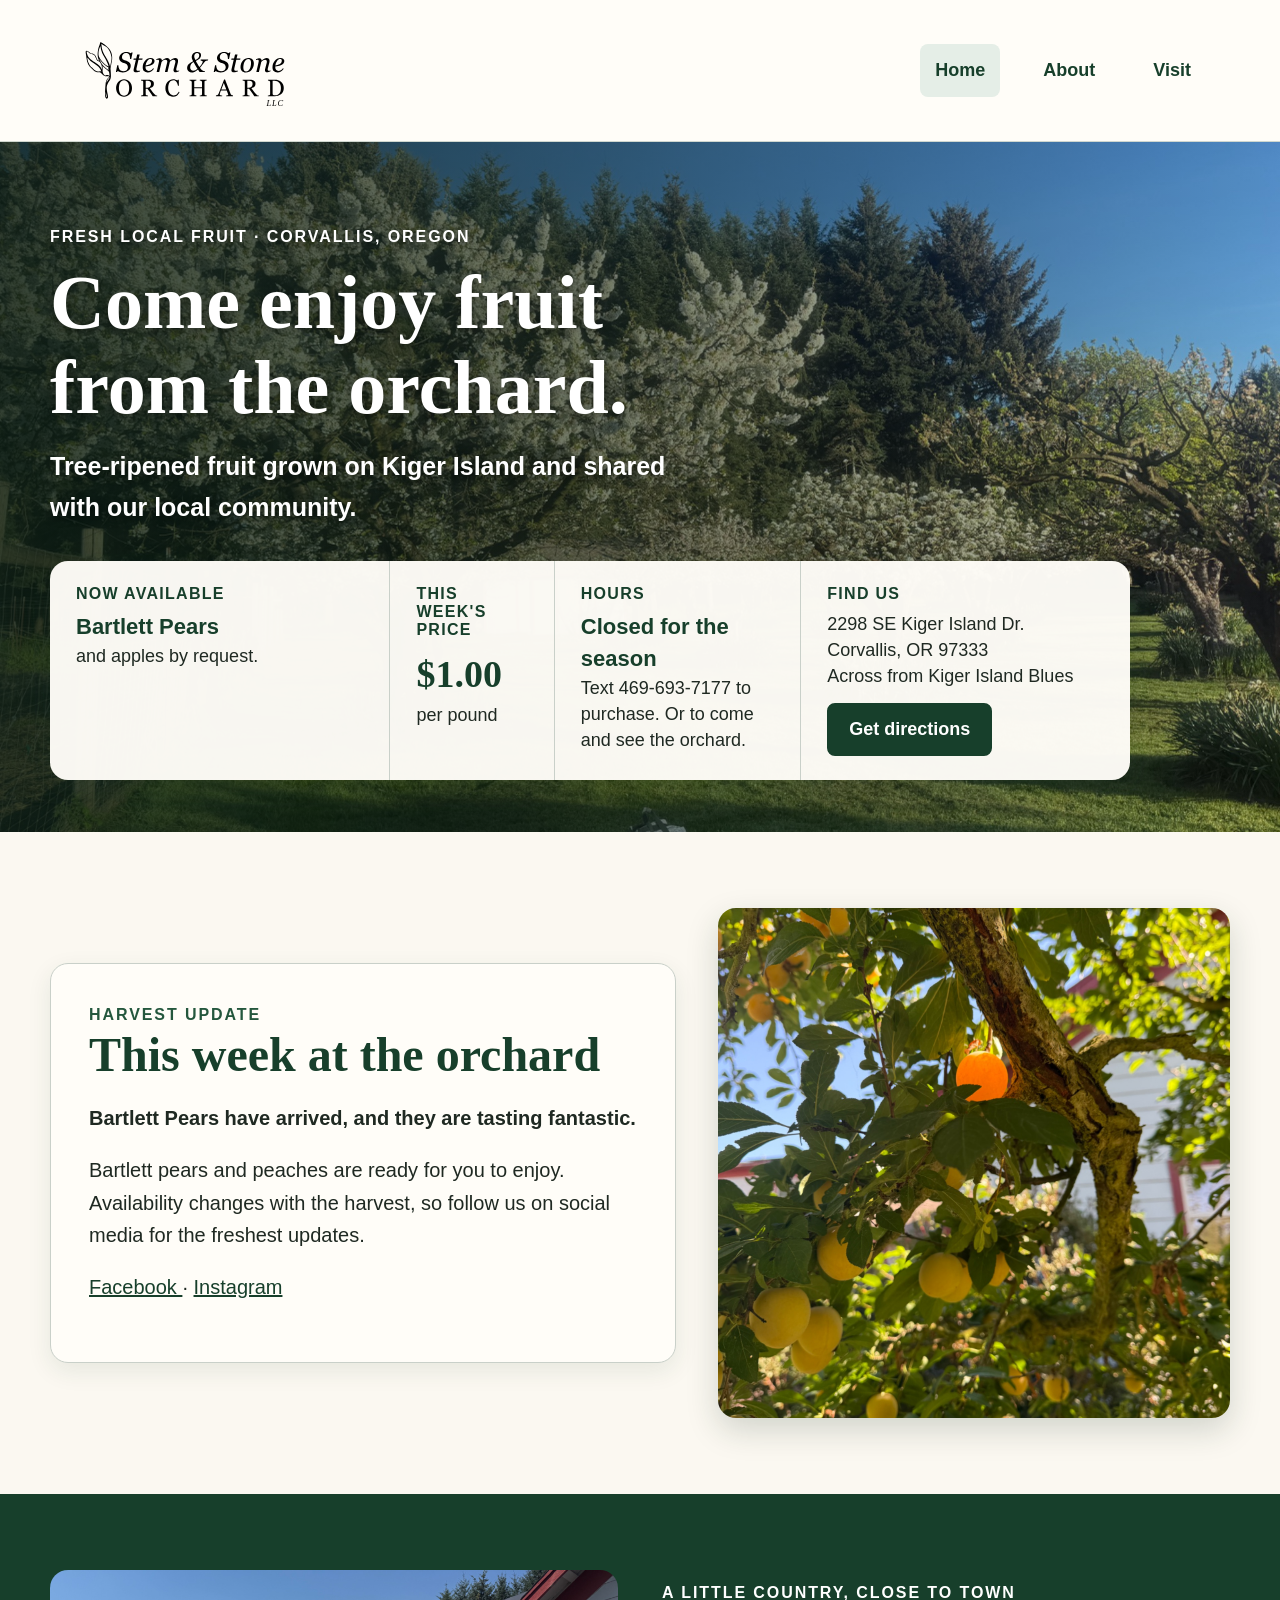
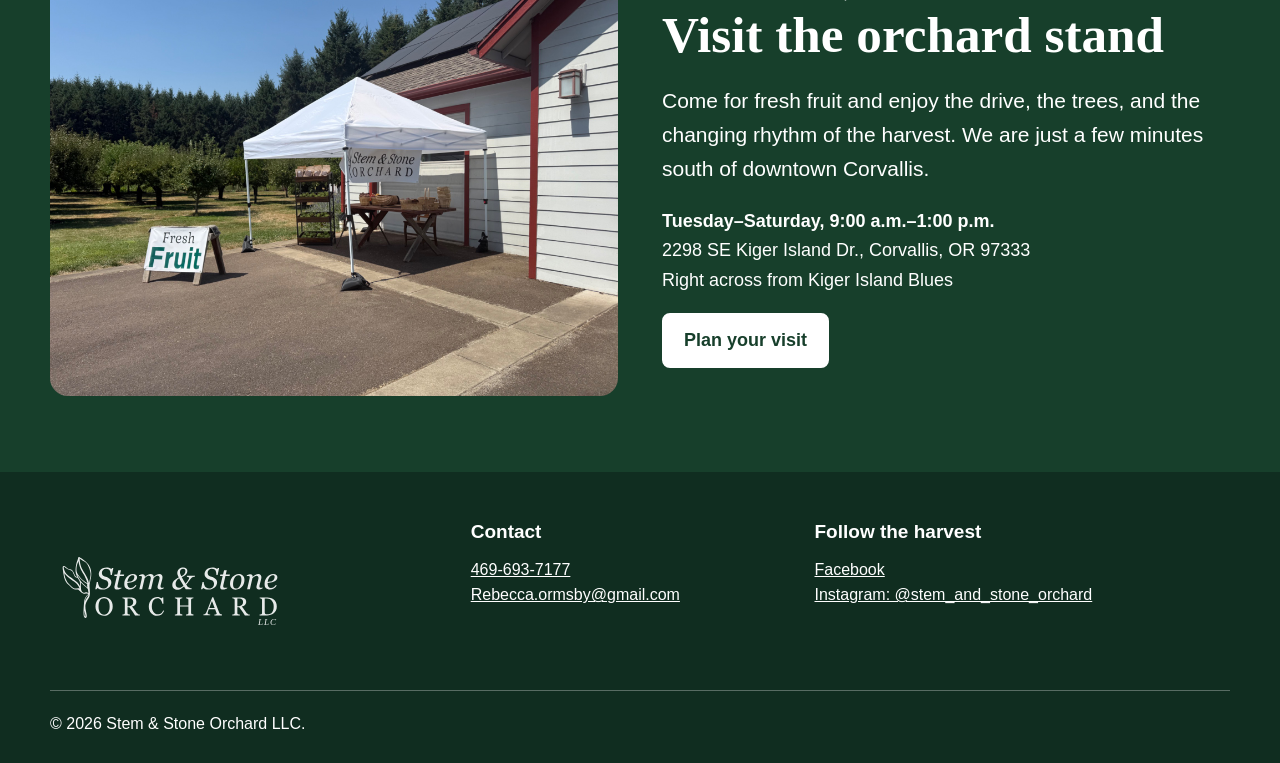
==== index.html @ d311d75c "Update index.html" ====
<!doctype html>
<html lang="en">
<head>
  <meta charset="utf-8">
  <meta name="viewport" content="width=device-width, initial-scale=1">

  <meta
    name="description"
    content="Visit Stem & Stone Orchard on Kiger Island in Corvallis, Oregon for fresh local pears, plums, apples, and more."
  >

  <title>Stem & Stone Orchard | Fresh Local Fruit in Corvallis, Oregon</title>

  <link rel="stylesheet" href="style.css">
</head>

<body>

  <a class="skip-link" href="#main">Skip to main content</a>

  <header class="site-header">
    <div class="header-inner">

      <a
        class="brand"
        href="index.html"
        aria-label="Stem and Stone Orchard home"
      >
        <img
          src="stem-stone-logo.svg"
          alt="Stem & Stone Orchard LLC"
        >
      </a>

      <nav class="site-nav" aria-label="Primary navigation">
        <ul class="nav-list">
          <li>
            <a href="index.html" aria-current="page">Home</a>
          </li>
          <li>
            <a href="about.html">About</a>
          </li>
          <li>
            <a href="visit.html">Visit</a>
          </li>
        </ul>
      </nav>

    </div>
  </header>

  <main id="main">

    <section class="hero" aria-labelledby="hero-title">
      <div class="hero-inner">

        <div class="hero-copy">
          <div class="eyebrow">
            Fresh local fruit · Corvallis, Oregon
          </div>

          <h1 id="hero-title">
            Come enjoy fruit from the orchard.
          </h1>

          <p>
            Tree-ripened fruit grown on Kiger Island and shared with our local
            community.
          </p>
        </div>

        <!-- Update this panel whenever availability changes. -->
        <div
          class="harvest-panel"
          aria-label="Current orchard information"
        >

          <div class="harvest-item">
            <h2>Now available</h2>
            <p>
              <strong>Bartlett Pears</strong><br>
           and apples by request.
            </p>
          </div>

          <div class="harvest-item price">
            <h3>This week's Price</h3>
            <p>
              <strong>$1.00</strong>
              per pound
            </p>
          </div>

          <div class="harvest-item">
            <h3>Hours</h3>
            <p>
              <strong>Closed for the season</strong><br>
              Text 469-693-7177 to purchase. Or to come and see the orchard. 
            </p>
          </div>

          <div class="harvest-item">
            <h3>Find us</h3>

            <p>
              2298 SE Kiger Island Dr.<br>
              Corvallis, OR 97333<br>
              Across from Kiger Island Blues
            </p>

            <p style="margin-top: 14px;">
              <a
                class="btn"
                href="https://share.google/c8WsNfhicBfl9W8at"
                target="_blank"
                rel="noopener noreferrer"
              >
                Get directions
              </a>
            </p>
          </div>

        </div>
      </div>
    </section>

    <section class="section">
      <div class="section-inner week-grid">

        <article class="week-card">
          <div class="eyebrow" style="color: #24573d;">
            Harvest update
          </div>

          <h2>This week at the orchard</h2>

          <p>
            <strong>
              Bartlett Pears have arrived, and they are tasting fantastic.
            </strong>
          </p>

          <p>
            Bartlett pears and peaches are ready for you to enjoy.
            Availability changes with the harvest, so follow us on social media
            for the freshest updates.
          </p>

          <p>
            <a
              href="https://www.facebook.com/p/Stem-Stone-Orchard-61586416558936/"
              target="_blank"
              rel="noopener noreferrer"
            >
              Facebook
            </a>
            ·
            <a
              href="https://www.instagram.com/stem_and_stone_orchard/"
              target="_blank"
              rel="noopener noreferrer"
            >
              Instagram
            </a>
          </p>
        </article>

        <img
          class="week-image"
          src="green-gage-plums.jpg"
          alt="Golden Green Gage plums glowing in sunlight on a tree at Stem & Stone Orchard"
        >

      </div>
    </section>

    <section class="section visit-strip">
      <div class="section-inner visit-grid">

        <img
          class="farm-photo"
          src="farm-stand.jpg"
          alt="The Stem & Stone Orchard fruit stand beside the orchard"
        >

        <div>
          <div class="eyebrow">
            A little country, close to town
          </div>

          <h2>Visit the orchard stand</h2>

          <p class="section-lead">
            Come for fresh fruit and enjoy the drive, the trees, and the
            changing rhythm of the harvest. We are just a few minutes south of
            downtown Corvallis.
          </p>

          <p>
            <strong>Tuesday–Saturday, 9:00 a.m.–1:00 p.m.</strong><br>
            2298 SE Kiger Island Dr., Corvallis, OR 97333<br>
            Right across from Kiger Island Blues
          </p>

          <p>
            <a class="btn btn-light" href="visit.html">
              Plan your visit
            </a>
          </p>
        </div>

      </div>
    </section>

  </main>

  <footer class="site-footer">

    <div class="footer-grid">

      <div class="footer-brand">
        <img
          class="footer-logo"
          src="stem-stone-logo.svg"
          alt="Stem & Stone Orchard LLC"
        >
      </div>

      <div class="footer-contact">
        <h2>Contact</h2>

        <p>
          <a href="tel:+14696937177">
            469-693-7177
          </a>
          <br>
          <a href="mailto:Rebecca.ormsby@gmail.com">
            Rebecca.ormsby@gmail.com
          </a>
        </p>
      </div>

      <div class="footer-social">
        <h2>Follow the harvest</h2>

        <p>
          <a
            href="https://www.facebook.com/p/Stem-Stone-Orchard-61586416558936/"
            target="_blank"
            rel="noopener noreferrer"
          >
            Facebook
          </a>
          <br>
          <a
            href="https://www.instagram.com/stem_and_stone_orchard/"
            target="_blank"
            rel="noopener noreferrer"
          >
            Instagram: @stem_and_stone_orchard
          </a>
        </p>
      </div>

    </div>

    <div class="copyright">
      © 2026 Stem & Stone Orchard LLC.
    </div>

  </footer>

</body>
</html>
---- style.css ----
:root {
  --cream: #fbf8f1;
  --paper: #fffdf8;
  --forest: #173f2b;
  --forest-2: #24573d;
  --ink: #1f2922;
  --muted: #4a574f;
  --gold: #d7b65d;
  --line: #c9d0c9;
  --shadow: 0 12px 32px rgba(21, 49, 34, 0.18);
  --radius: 18px;
  --max: 1180px;
}
*, *::before, *::after {
    box-sizing: border-box;
}
html { scroll-behavior: smooth; }
body {
  margin: 0;
  color: var(--ink);
  background: var(--cream);
  font-family: Arial, Helvetica, sans-serif;
  font-size: 18px;
  line-height: 1.62;
}
img { display: block; max-width: 100%; }
a { color: var(--forest); }
a:focus-visible, button:focus-visible { outline: 4px solid #f2c84b; outline-offset: 4px; }

.skip-link {
  position: absolute; left: 1rem; top: -10rem; z-index: 1000;
  padding: .75rem 1rem; background: #fff; color: #000; font-weight: 700;
}
.skip-link:focus { top: 1rem; }

.site-header {
  position: relative;
  z-index: 20;
  background: rgba(255, 253, 248, 0.98);
  border-bottom: 1px solid rgba(23, 63, 43, 0.2);
} /* This brace must be here */

.header-inner {
  display: flex;
  align-items: center;
  justify-content: space-between;
  gap: 32px;

  width: 100%;
  max-width: var(--max);
  min-height: 116px;
  margin: 0 auto;
  padding: 8px 24px;
}
.brand {
  display: block;
  flex: 0 0 auto;
}
.brand img {
  display: block;
  width: 222px;
  height: auto;
}

.site-nav {
  flex: 0 0 auto;
  margin-left: auto;
}
.nav-list {
  display: flex;
  align-items: center;
  justify-content: flex-end;
  gap: 28px;
  margin: 0;
  padding: 0;
  list-style: none;
}

.nav-list a {
  display: block;
  padding: 12px 15px;
  text-decoration: none;
  font-weight: 700;
  border-radius: 8px;
}

.nav-list a:hover,
.nav-list a[aria-current="page"] {
  background: #e5eee7;
}
.hero {
  min-height: 690px;
  background-image:
    linear-gradient(
      90deg,
      rgba(7,25,15,.82) 0%,
      rgba(7,25,15,.55) 48%,
      rgba(7,25,15,.18) 100%
    ),
    url("orchard-in-bloom.jpg");
  background-size: cover;
  background-position: center;
  display: grid;
  align-items: center;
  padding: 50px 24px;
}
.hero-inner { width: min(var(--max), 100%); margin: auto; }
.hero-copy {
    color: white;
    max-width: 720px;
    text-shadow: 0 2px 10px rgba(0,0,0,.45);
    padding-top: 30px;
}
.eyebrow { text-transform: uppercase; letter-spacing: .12em; font-size: 16px; font-weight: 800; }
h1, h2, h3 { font-family: Georgia, 'Times New Roman', serif; line-height: 1.12; color: var(--forest); }
h1 { margin: 10px 0 16px; color: white; font-size: clamp(46px, 6vw, 76px); max-width: 760px; }
.hero-copy p { margin: 0 0 28px; max-width: 650px; font-size: clamp(20px, 2vw, 25px); font-weight: 600; }

.harvest-panel {
  margin-top: 34px; max-width: 1080px;
  display: grid; grid-template-columns: 1.45fr .7fr 1.05fr 1.4fr;
  background: rgba(255,253,248,.97); color: var(--ink); border-radius: var(--radius);
  box-shadow: var(--shadow); overflow: hidden; text-shadow: none;
}
.harvest-item { padding: 24px 26px; border-right: 1px solid var(--line); }
.harvest-item:last-child { border-right: 0; }
.harvest-item h2, .harvest-item h3 { margin: 0 0 8px; font-family: Arial, Helvetica, sans-serif; font-size: 16px; text-transform: uppercase; letter-spacing: .08em; }
.harvest-item p { margin: 0; font-size: 18px; line-height: 1.45; font-weight: 500; }
.harvest-item strong { font-size: 22px; color: var(--forest); }
.price strong { display: block; font-family: Georgia, serif; font-size: 38px; }
.btn {
  display: inline-block; min-height: 48px; padding: 11px 20px; border-radius: 8px;
  background: var(--forest); color: white; text-decoration: none; font-weight: 800; border: 2px solid var(--forest);
}
.btn:hover { background: #0e2d1e; }
.btn-light { background: white; color: var(--forest); border-color: white; }

.section { padding: 76px 24px; }
.section-inner { max-width: var(--max); margin: auto; }
.section h2 { margin: 0 0 18px; font-size: clamp(36px, 4vw, 52px); }
.section-lead { max-width: 790px; font-size: 21px; }

.week-grid { display: grid; grid-template-columns: 1.1fr .9fr; gap: 42px; align-items: center; }
.week-card { background: var(--paper); padding: 38px; border: 1px solid var(--line); border-radius: var(--radius); box-shadow: 0 8px 24px rgba(23,63,43,.09); }
.week-card h2 { font-size: clamp(34px, 4vw, 48px); }
.week-card p { font-size: 20px; }
.week-image { border-radius: var(--radius); height: 510px; width: 100%; object-fit: cover; box-shadow: var(--shadow); }

.visit-strip { background: var(--forest); color: white; }
.visit-strip h2 { color: white; }
.visit-grid { display: grid; grid-template-columns: 1fr 1fr; gap: 44px; align-items: center; }
.visit-strip .farm-photo { border-radius: var(--radius); min-height: 400px; width: 100%; object-fit: cover; }
.visit-strip a:not(.btn-light) { color: white; }

.page-hero { padding: 70px 24px; background: #e6eee7; }
.page-hero-inner { max-width: var(--max); margin: auto; }
.page-hero h1 { color: var(--forest); font-size: clamp(46px, 6vw, 72px); margin: 0 0 12px; text-shadow: none; }
.page-hero p { max-width: 760px; font-size: 22px; }

.about-intro { display: grid; grid-template-columns: .9fr 1.1fr; gap: 48px; align-items: center; }
.about-intro img { width: 100%; height: 650px; object-fit: cover; object-position: center 25%; border-radius: var(--radius); box-shadow: var(--shadow); }
.about-copy p { font-size: 20px; }

.grow-grid { display: grid; grid-template-columns: repeat(3, 1fr); gap: 24px; }
.grow-card { overflow: hidden; background: var(--paper); border: 1px solid var(--line); border-radius: 14px; }
.grow-card img { width: 100%; height: 240px; object-fit: cover; }
.grow-card-body { padding: 24px; }
.grow-card h3 { margin: 0 0 10px; font-size: 29px; }
.grow-card p { margin: 0 0 12px; font-size: 17px; }
.season { font-weight: 800; color: var(--forest); }

.contact-grid { display: grid; grid-template-columns: 1fr 1fr; gap: 32px; }
.contact-card { background: var(--paper); border: 1px solid var(--line); border-radius: var(--radius); padding: 32px; }
.contact-card h2 { font-size: 36px; }
.contact-card p, .contact-card li { font-size: 19px; }
.contact-card ul { padding-left: 24px; }

.site-footer {
  padding: 48px 24px 26px;
  color: white;
  background: #102d20;
}

.footer-grid {
  display: grid;
  grid-template-columns: 1.25fr 1fr 1.35fr;
  align-items: start;
  gap: 36px;

  width: 100%;
  max-width: var(--max);
  margin: 0 auto;
}

.footer-grid > div {
  min-width: 0;
}

.footer-logo {
  display: block;
  width: 240px;
  max-width: 100%;
  height: auto;
  filter: invert(1);
  opacity: 0.9;
}

.site-footer h2 {
  margin: 0 0 12px;
  color: white;
  font-family: Arial, Helvetica, sans-serif;
  font-size: 19px;
  line-height: 1.3;
}

.site-footer p {
  margin: 0;
}

.site-footer p,
.site-footer a {
  color: white;
  font-size: 16px;
}

.footer-contact a,
.footer-social a {
  overflow-wrap: anywhere;
}

.copyright {
  width: 100%;
  max-width: var(--max);
  margin: 35px auto 0;
  padding-top: 20px;
  border-top: 1px solid rgba(255, 255, 255, 0.3);
  font-size: 16px;
}
@media (max-width: 900px) {
  .header-inner {
    min-height: 100px;
    padding: 8px 20px;
    gap: 20px;
  }

  .brand img {
    width: 200px;
    height: auto;
  }

  .nav-list {
    gap: 14px;
  }

  .nav-list a {
    padding: 10px 12px;
  }

  .harvest-panel {
    grid-template-columns: 1fr 1fr;
  }

  .harvest-item:nth-child(2) {
    border-right: 0;
  }

  .harvest-item {
    border-bottom: 1px solid var(--line);
  }

  .harvest-item:nth-child(3),
  .harvest-item:nth-child(4) {
    border-bottom: 0;
  }

  .week-grid,
  .visit-grid,
  .about-intro,
  .contact-grid {
    grid-template-columns: 1fr;
  }

  .grow-grid {
    grid-template-columns: 1fr 1fr;
  }
}

@media (max-width: 620px) {
  body {
    font-size: 17px;
  }

  .header-inner {
    flex-direction: column;
    align-items: center;
    min-height: auto;
    padding: 8px 16px 12px;
    gap: 4px;
  }

  .brand {
    text-align: center;
  }

  .brand img {
    width: 250px;
    height: auto;
    margin: auto;
  }

  .site-nav {
    width: 100%;
    margin-left: 0;
  }

  .nav-list {
    justify-content: center;
  }

  .nav-list a {
    padding: 10px 12px;
    font-size: 16px;
  }

  .hero {
    min-height: 0;
    padding: 46px 16px 26px;
    background-position: 38% center;
  }

  h1 {
    font-size: 43px;
  }

  .hero-copy p {
    font-size: 19px;
  }

  .harvest-panel {
    grid-template-columns: 1fr;
    margin-top: 24px;
  }

  .harvest-item,
  .harvest-item:nth-child(2),
  .harvest-item:nth-child(3) {
    padding: 17px 20px;
    border-right: 0;
    border-bottom: 1px solid var(--line);
  }

  .harvest-item:last-child {
    border-bottom: 0;
  }

  .harvest-item p {
    font-size: 17px;
  }

  .harvest-item strong {
    font-size: 20px;
  }

  .price strong {
    font-size: 33px;
  }

  .section {
    padding: 52px 18px;
  }

  .week-card {
    padding: 27px;
  }

  .week-image {
    height: 350px;
  }

  .grow-grid {
    grid-template-columns: 1fr;
  }

  .grow-card img {
    height: 270px;
  }

  .about-intro img {
    height: 480px;
  }

  .footer-grid {
    grid-template-columns: 1fr;
    gap: 44px;
  }

  .footer-logo {
    width: 240px;
  }
}
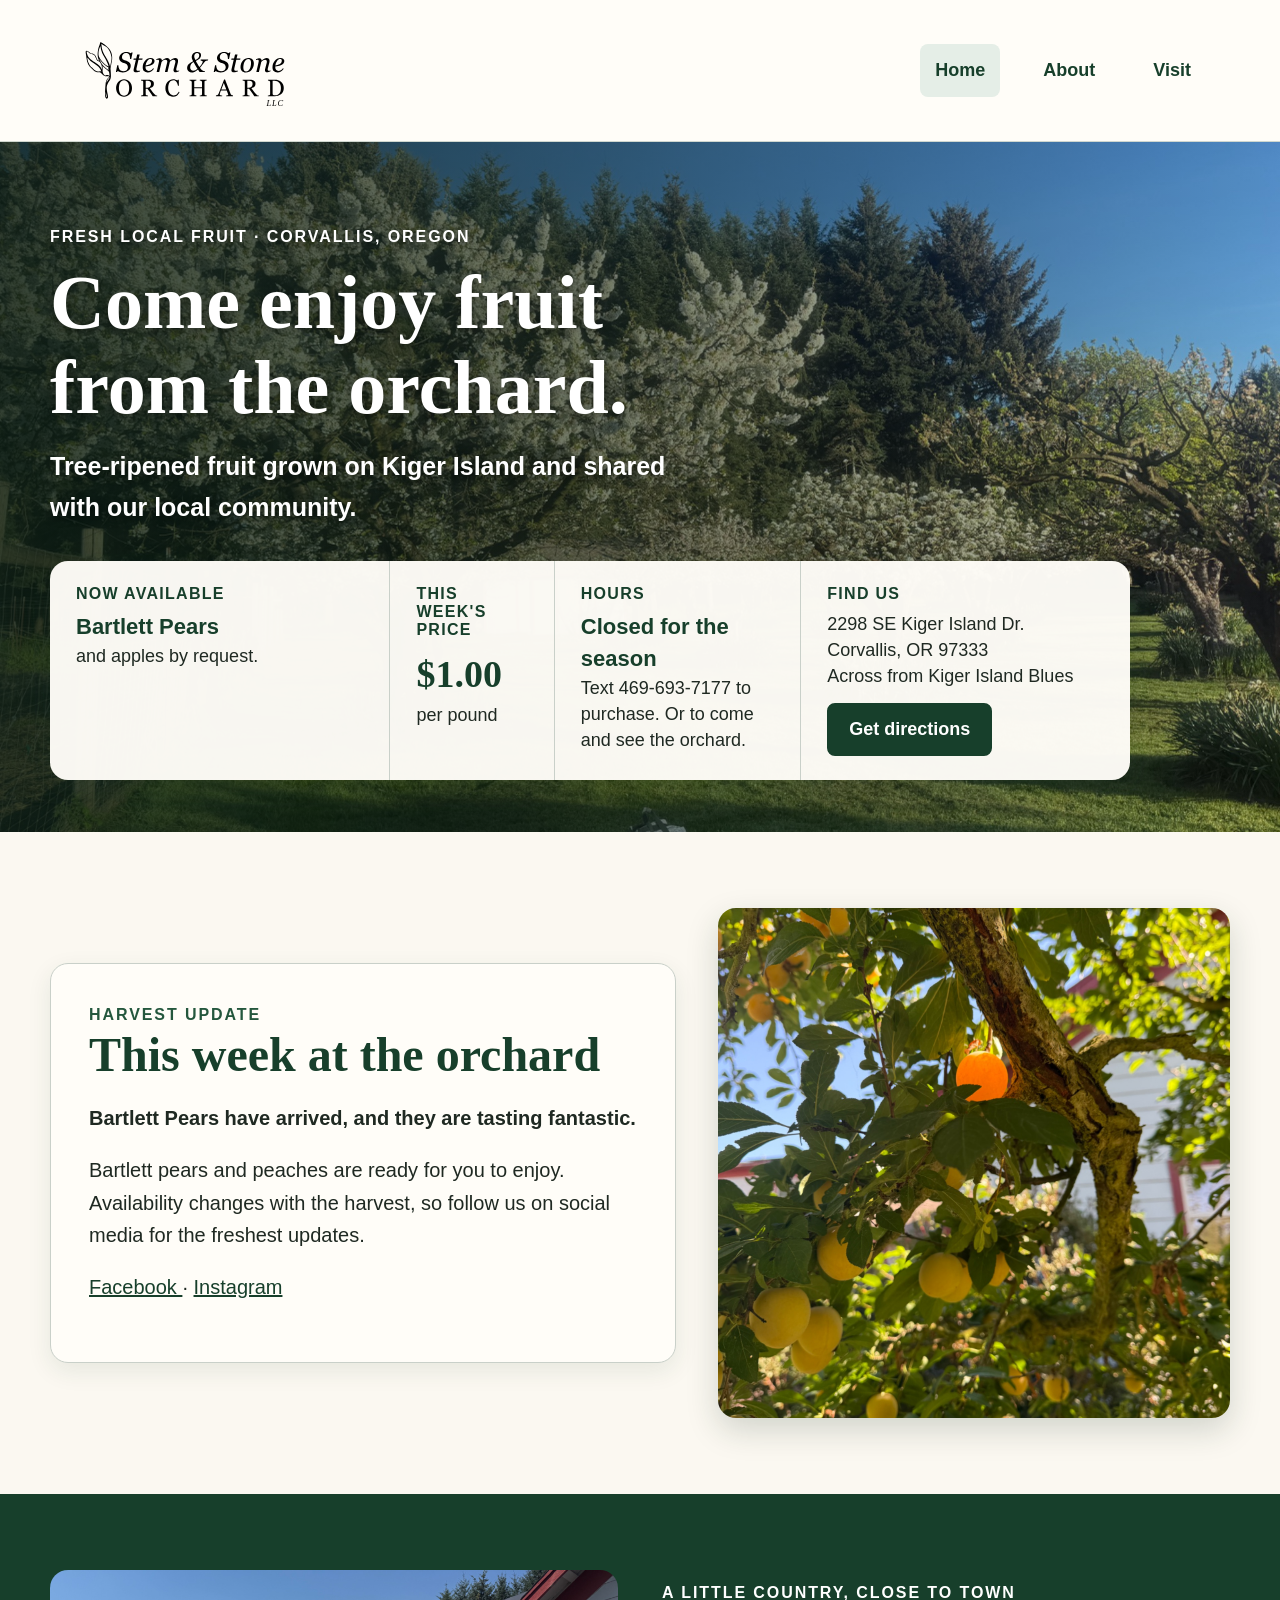
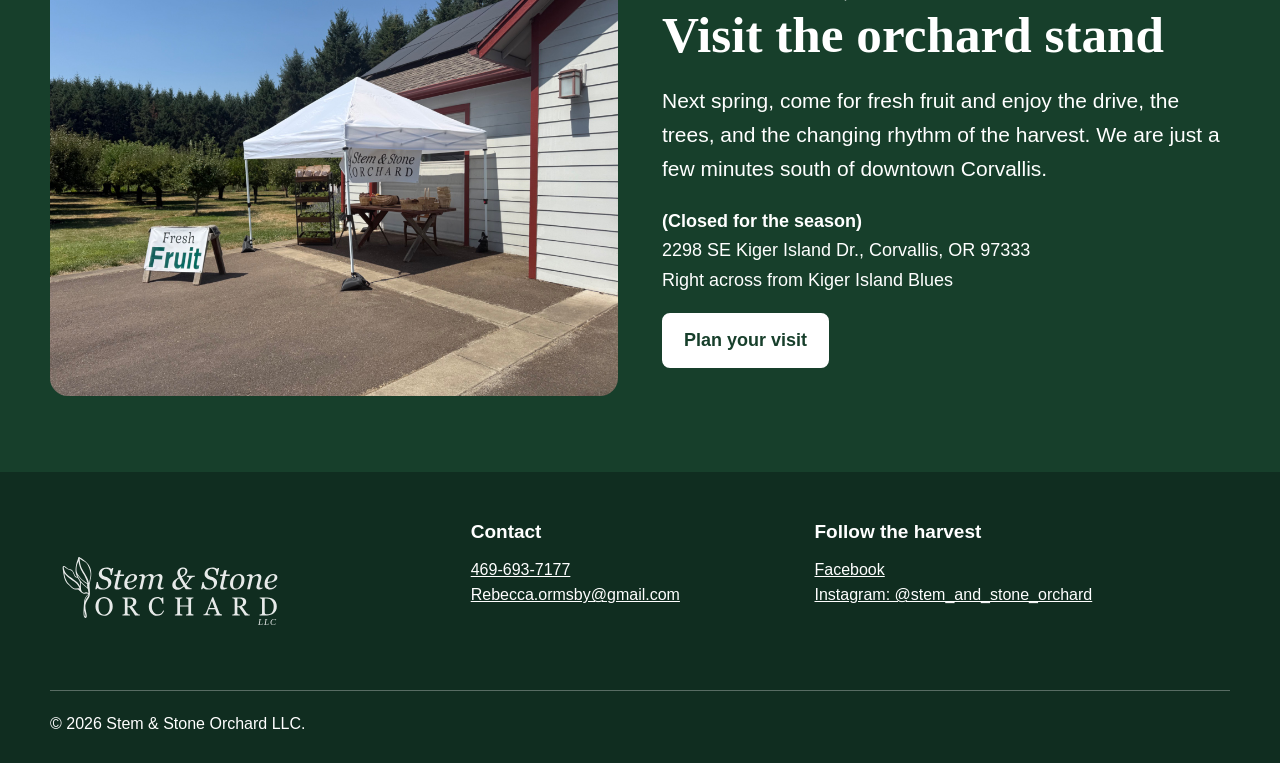
==== commit 8d926bce: "Update index.html" ====
--- a/index.html
+++ b/index.html
@@ -191,13 +191,13 @@
           <h2>Visit the orchard stand</h2>
 
           <p class="section-lead">
-            Come for fresh fruit and enjoy the drive, the trees, and the
+            Next spring, come for fresh fruit and enjoy the drive, the trees, and the
             changing rhythm of the harvest. We are just a few minutes south of
             downtown Corvallis.
           </p>
 
           <p>
-            <strong>Tuesday–Saturday, 9:00 a.m.–1:00 p.m.</strong><br>
+            <strong>(Closed for the season)</strong><br>
             2298 SE Kiger Island Dr., Corvallis, OR 97333<br>
             Right across from Kiger Island Blues
           </p>
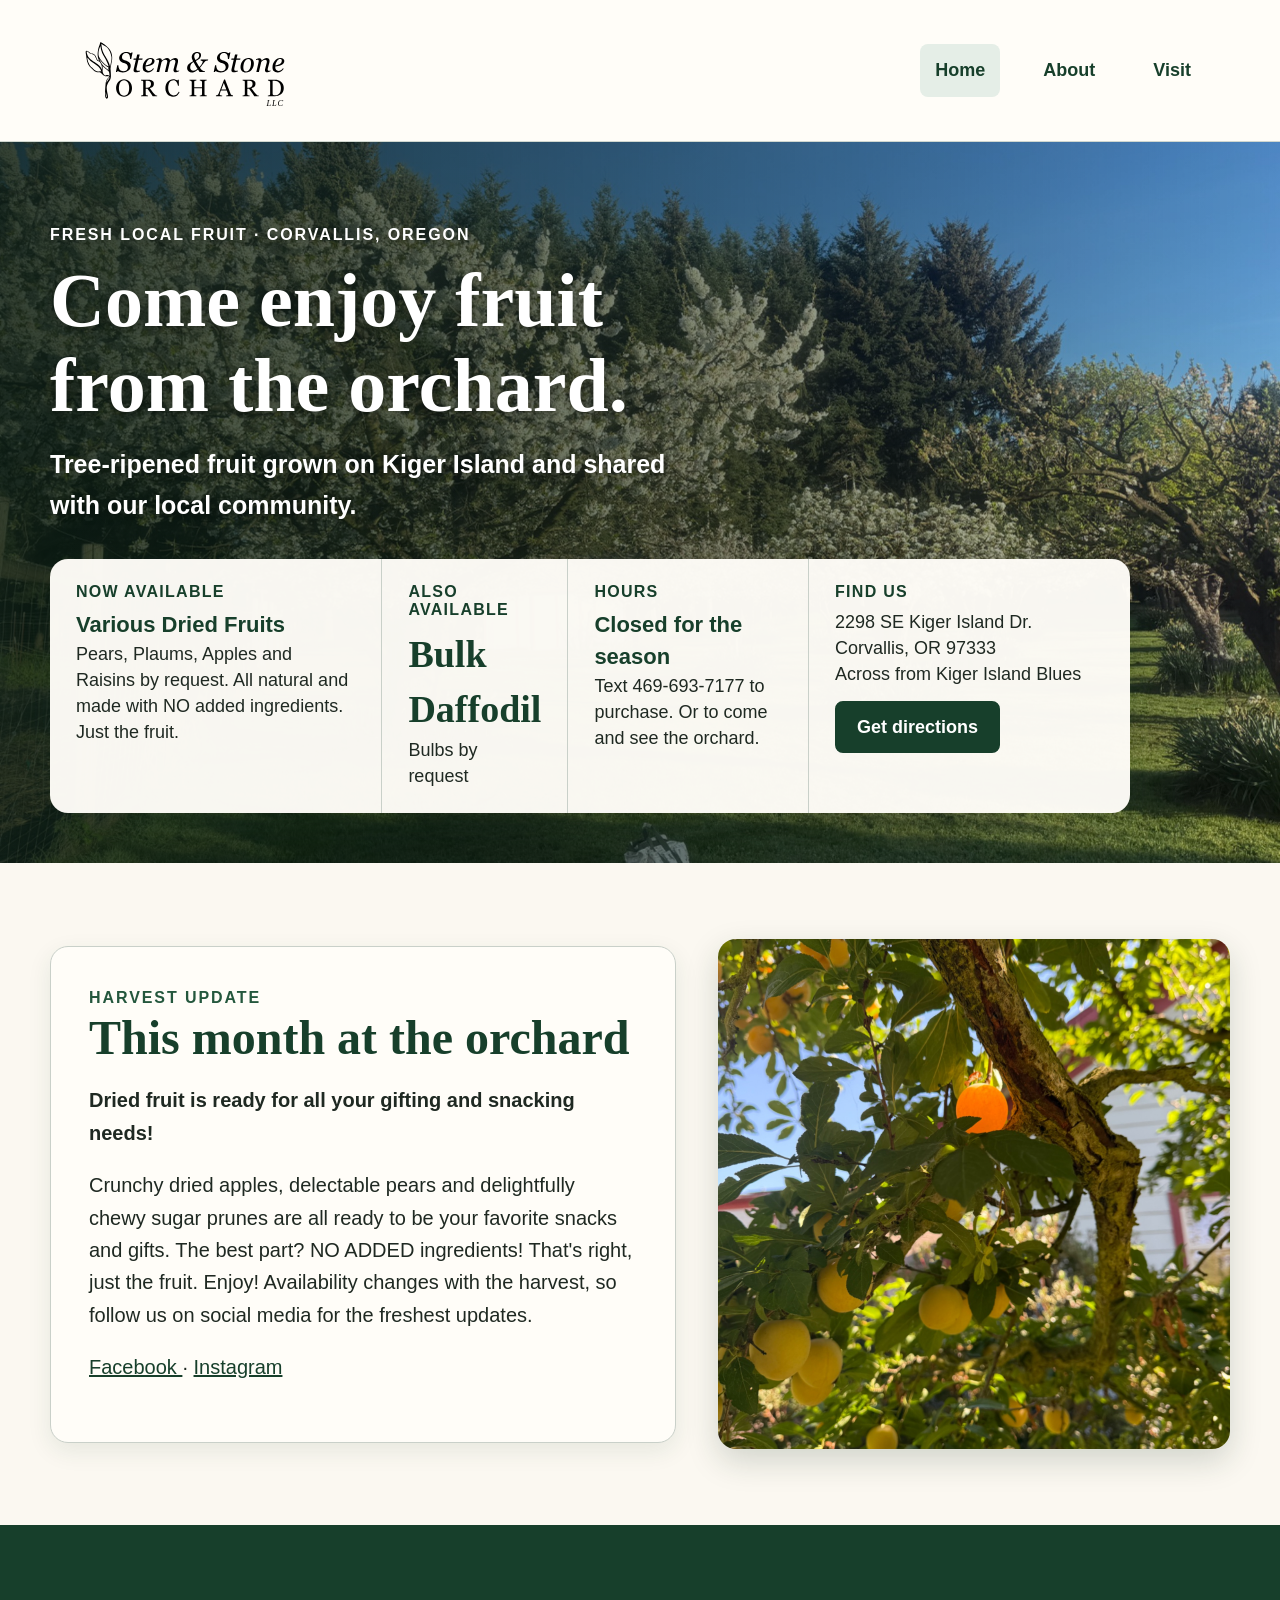
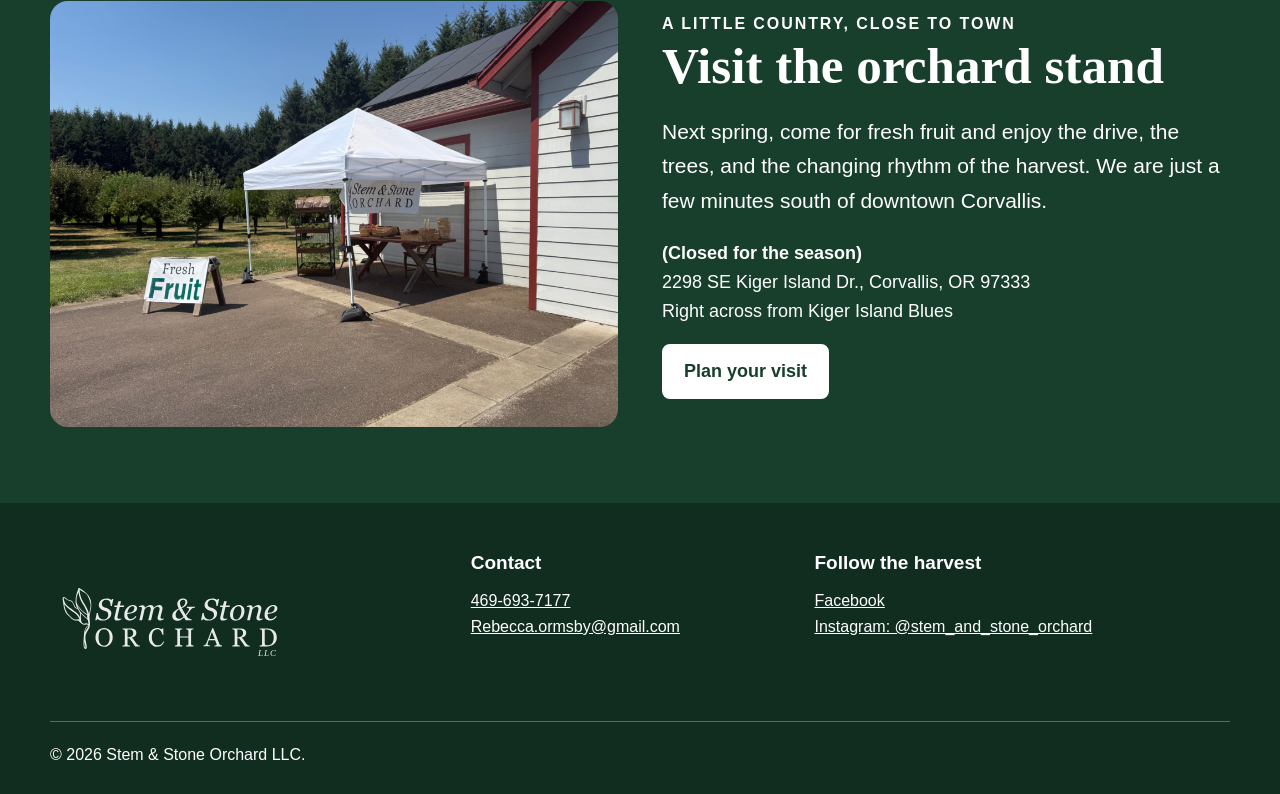
==== commit d2a9bee6: "Update harvest items and descriptions in index.html" ====
--- a/index.html
+++ b/index.html
@@ -78,16 +78,16 @@
           <div class="harvest-item">
             <h2>Now available</h2>
             <p>
-              <strong>Bartlett Pears</strong><br>
-           and apples by request.
+              <strong>Various Dried Fruits</strong><br>
+          Pears, Plaums, Apples and Raisins by request. All natural and made with NO added ingredients. Just the fruit.
             </p>
           </div>
 
           <div class="harvest-item price">
-            <h3>This week's Price</h3>
-            <p>
-              <strong>$1.00</strong>
-              per pound
+            <h3>Also Available</h3>
+            <p>
+              <strong>Bulk Daffodil</strong>
+              Bulbs by request
             </p>
           </div>
 
@@ -132,16 +132,16 @@
             Harvest update
           </div>
 
-          <h2>This week at the orchard</h2>
+          <h2>This month at the orchard</h2>
 
           <p>
             <strong>
-              Bartlett Pears have arrived, and they are tasting fantastic.
+            Dried fruit is ready for all your gifting and snacking needs!
             </strong>
           </p>
 
           <p>
-            Bartlett pears and peaches are ready for you to enjoy.
+            Crunchy dried apples, delectable pears and delightfully chewy sugar prunes are all ready to be your favorite snacks and gifts. The best part? NO ADDED ingredients! That's right, just the fruit. Enjoy! 
             Availability changes with the harvest, so follow us on social media
             for the freshest updates.
           </p>
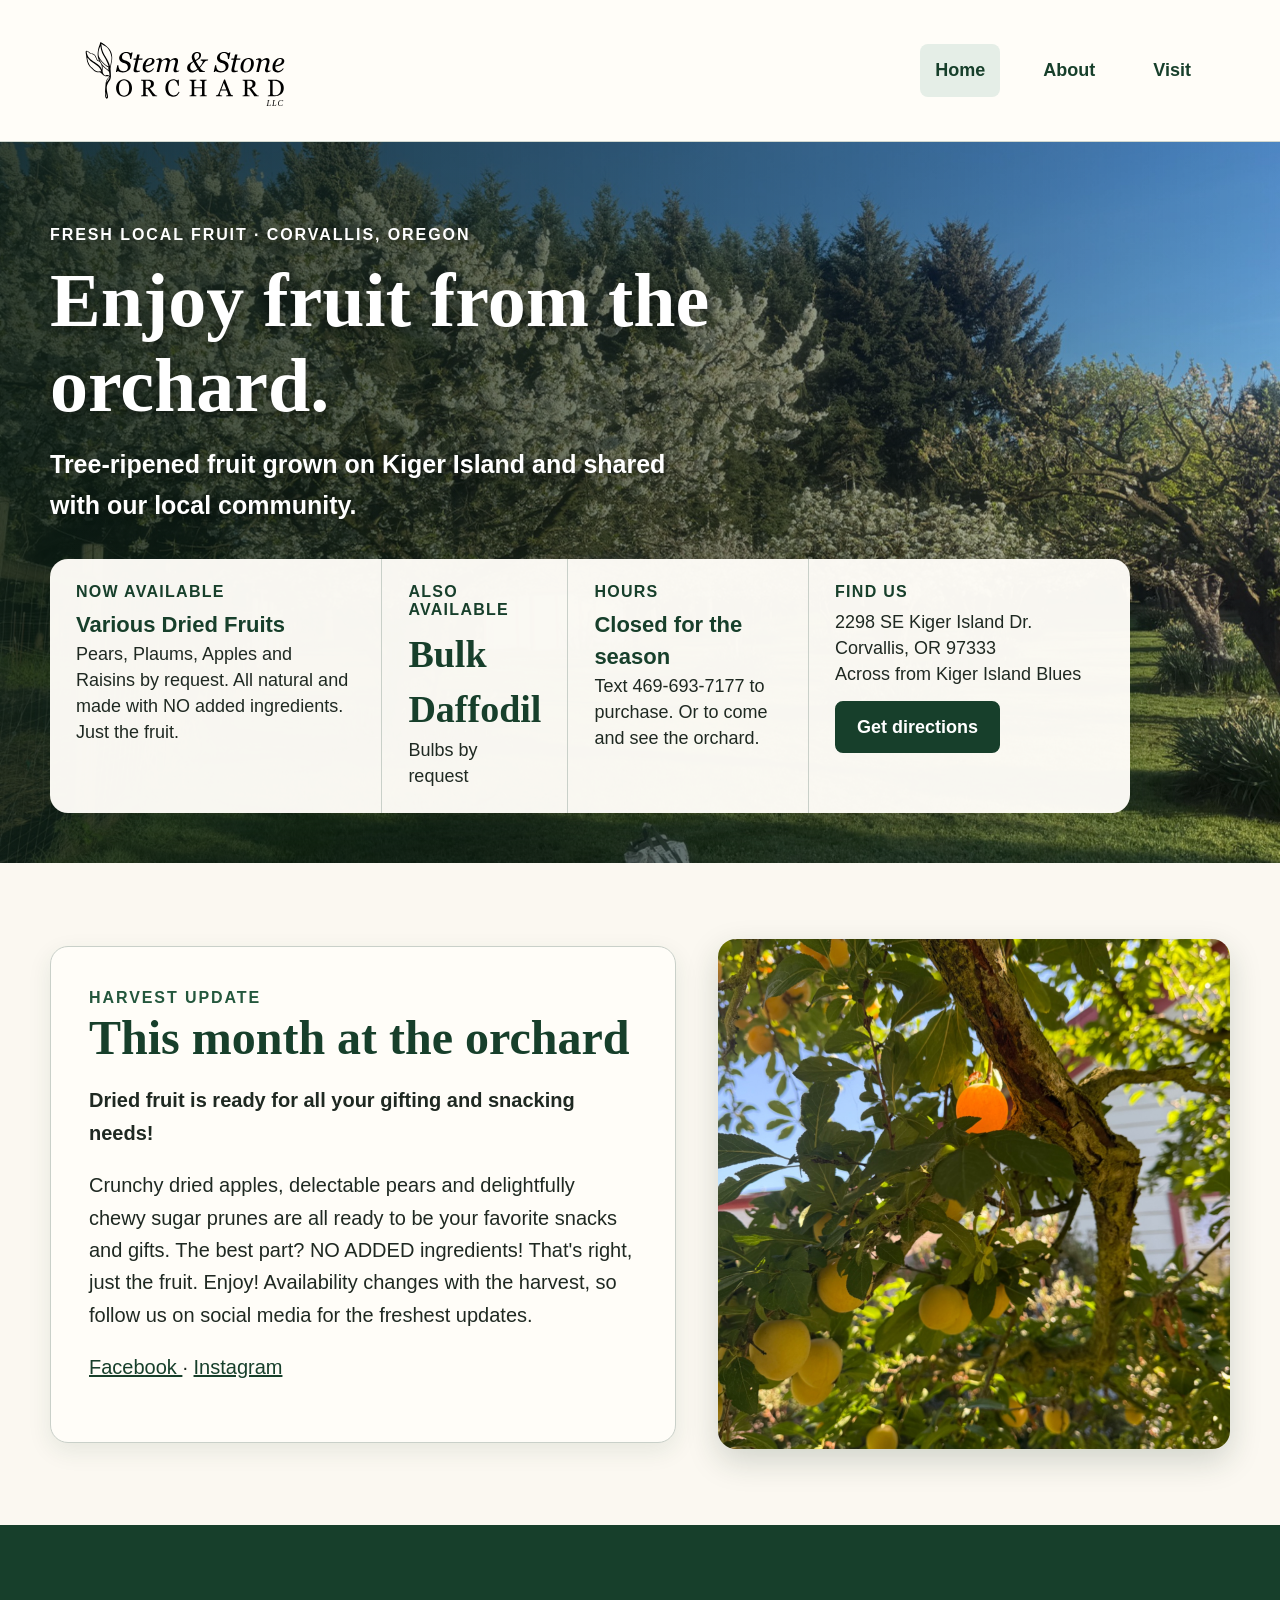
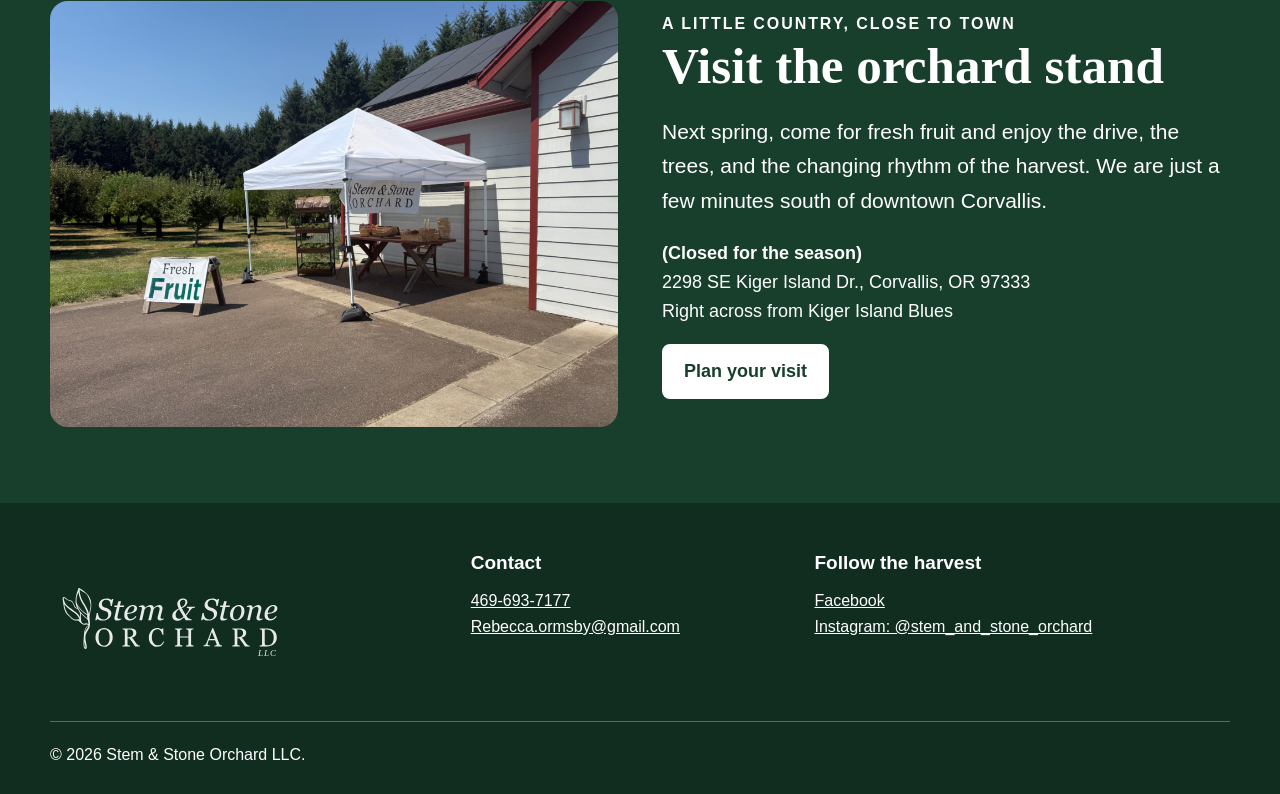
==== commit 6372ee33: "Update hero title text for clarity" ====
--- a/index.html
+++ b/index.html
@@ -60,7 +60,7 @@
           </div>
 
           <h1 id="hero-title">
-            Come enjoy fruit from the orchard.
+            Enjoy fruit from the orchard.
           </h1>
 
           <p>
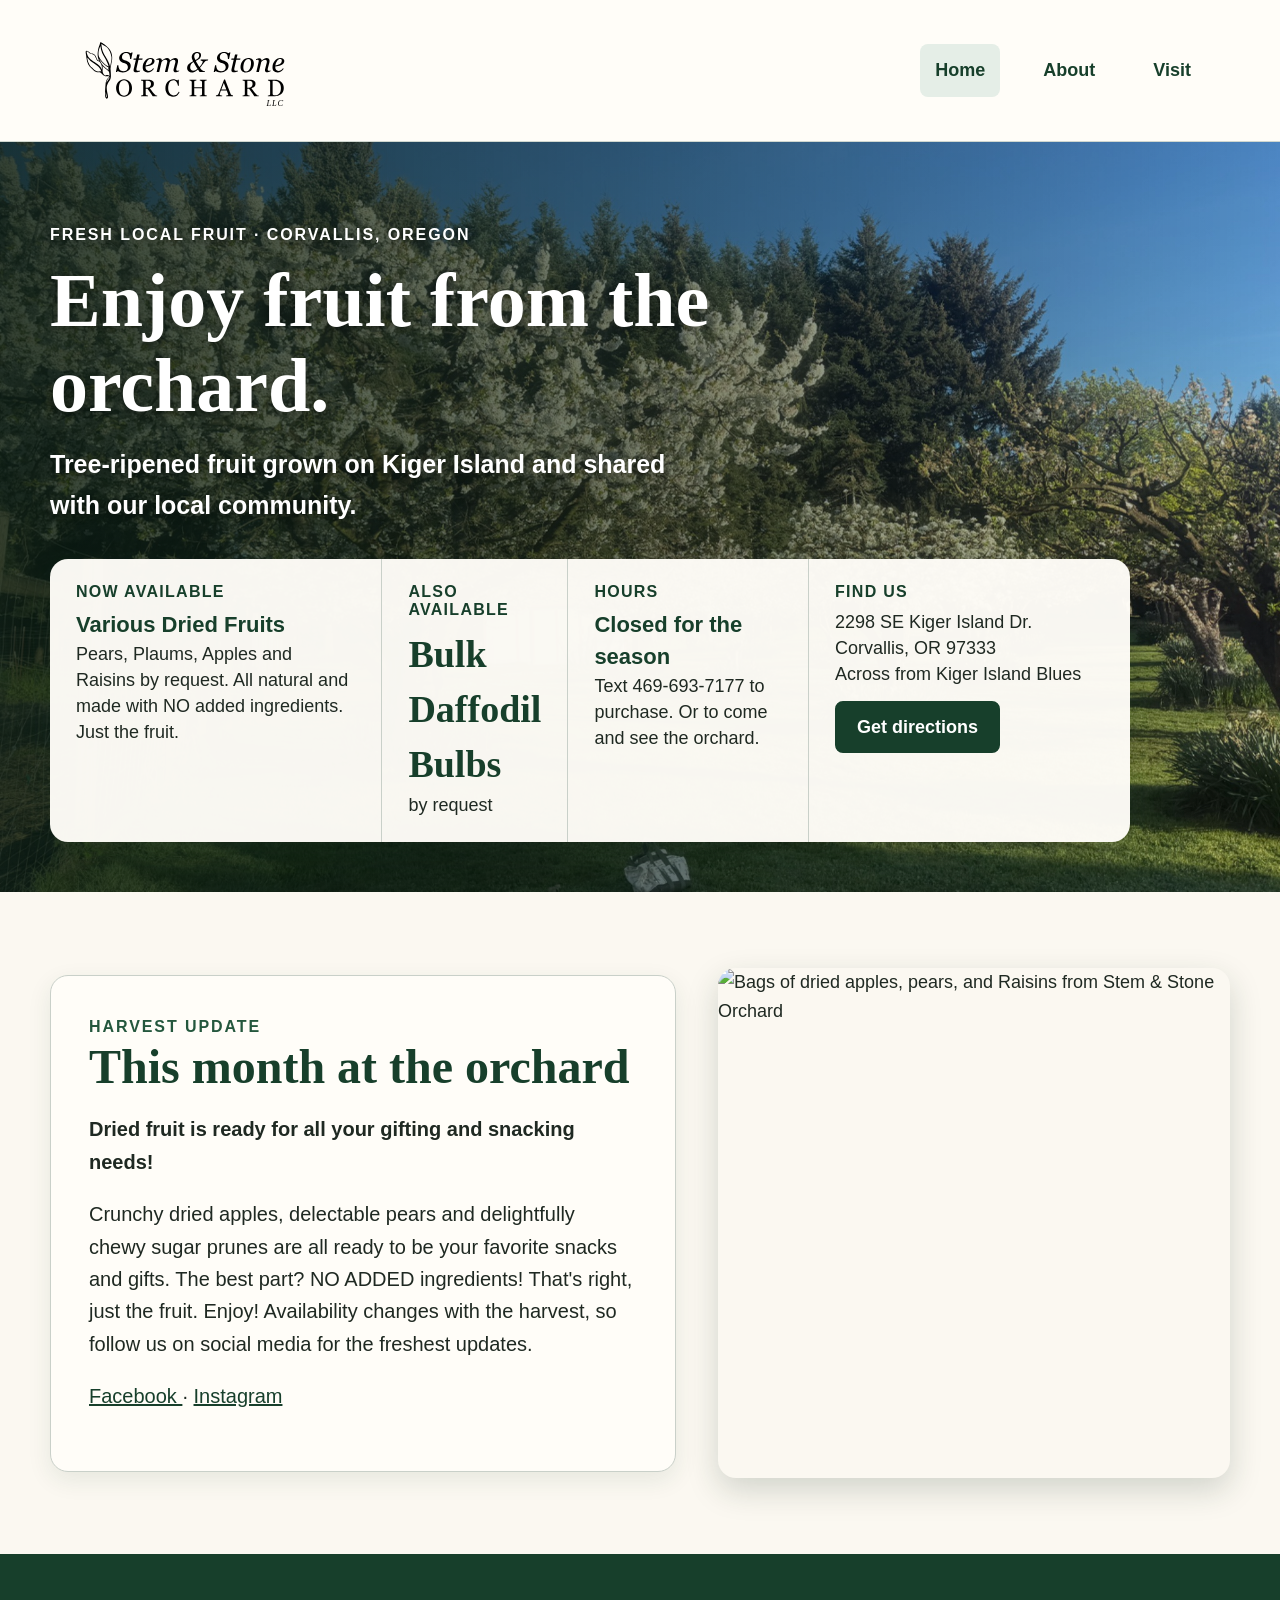
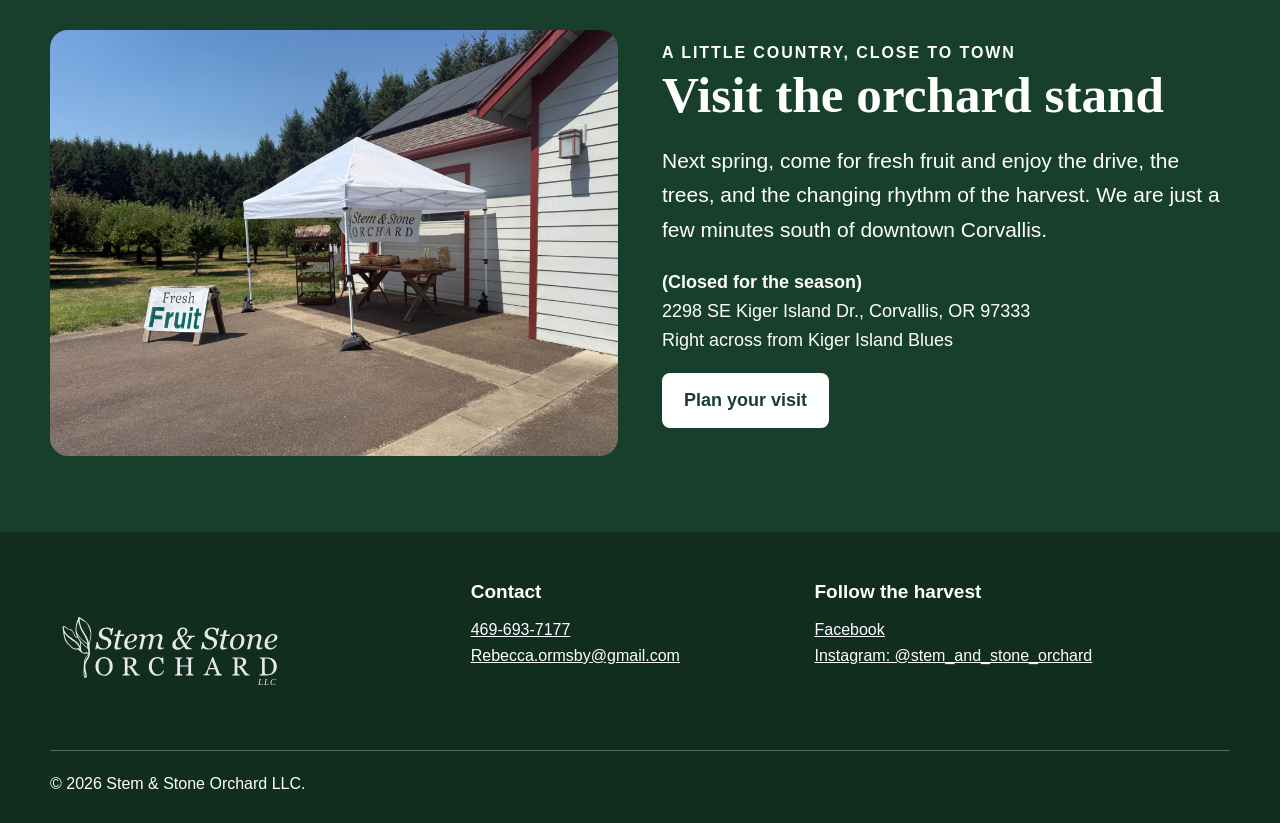
==== commit 56642513: "Update product names and image source in index.html" ====
--- a/index.html
+++ b/index.html
@@ -86,8 +86,8 @@
           <div class="harvest-item price">
             <h3>Also Available</h3>
             <p>
-              <strong>Bulk Daffodil</strong>
-              Bulbs by request
+              <strong>Bulk Daffodil Bulbs</strong>
+              by request
             </p>
           </div>
 
@@ -167,8 +167,8 @@
 
         <img
           class="week-image"
-          src="green-gage-plums.jpg"
-          alt="Golden Green Gage plums glowing in sunlight on a tree at Stem & Stone Orchard"
+          src="Driedfruit.jpeg"
+          alt="Bags of dried apples, pears, and Raisins from Stem & Stone Orchard"
         >
 
       </div>
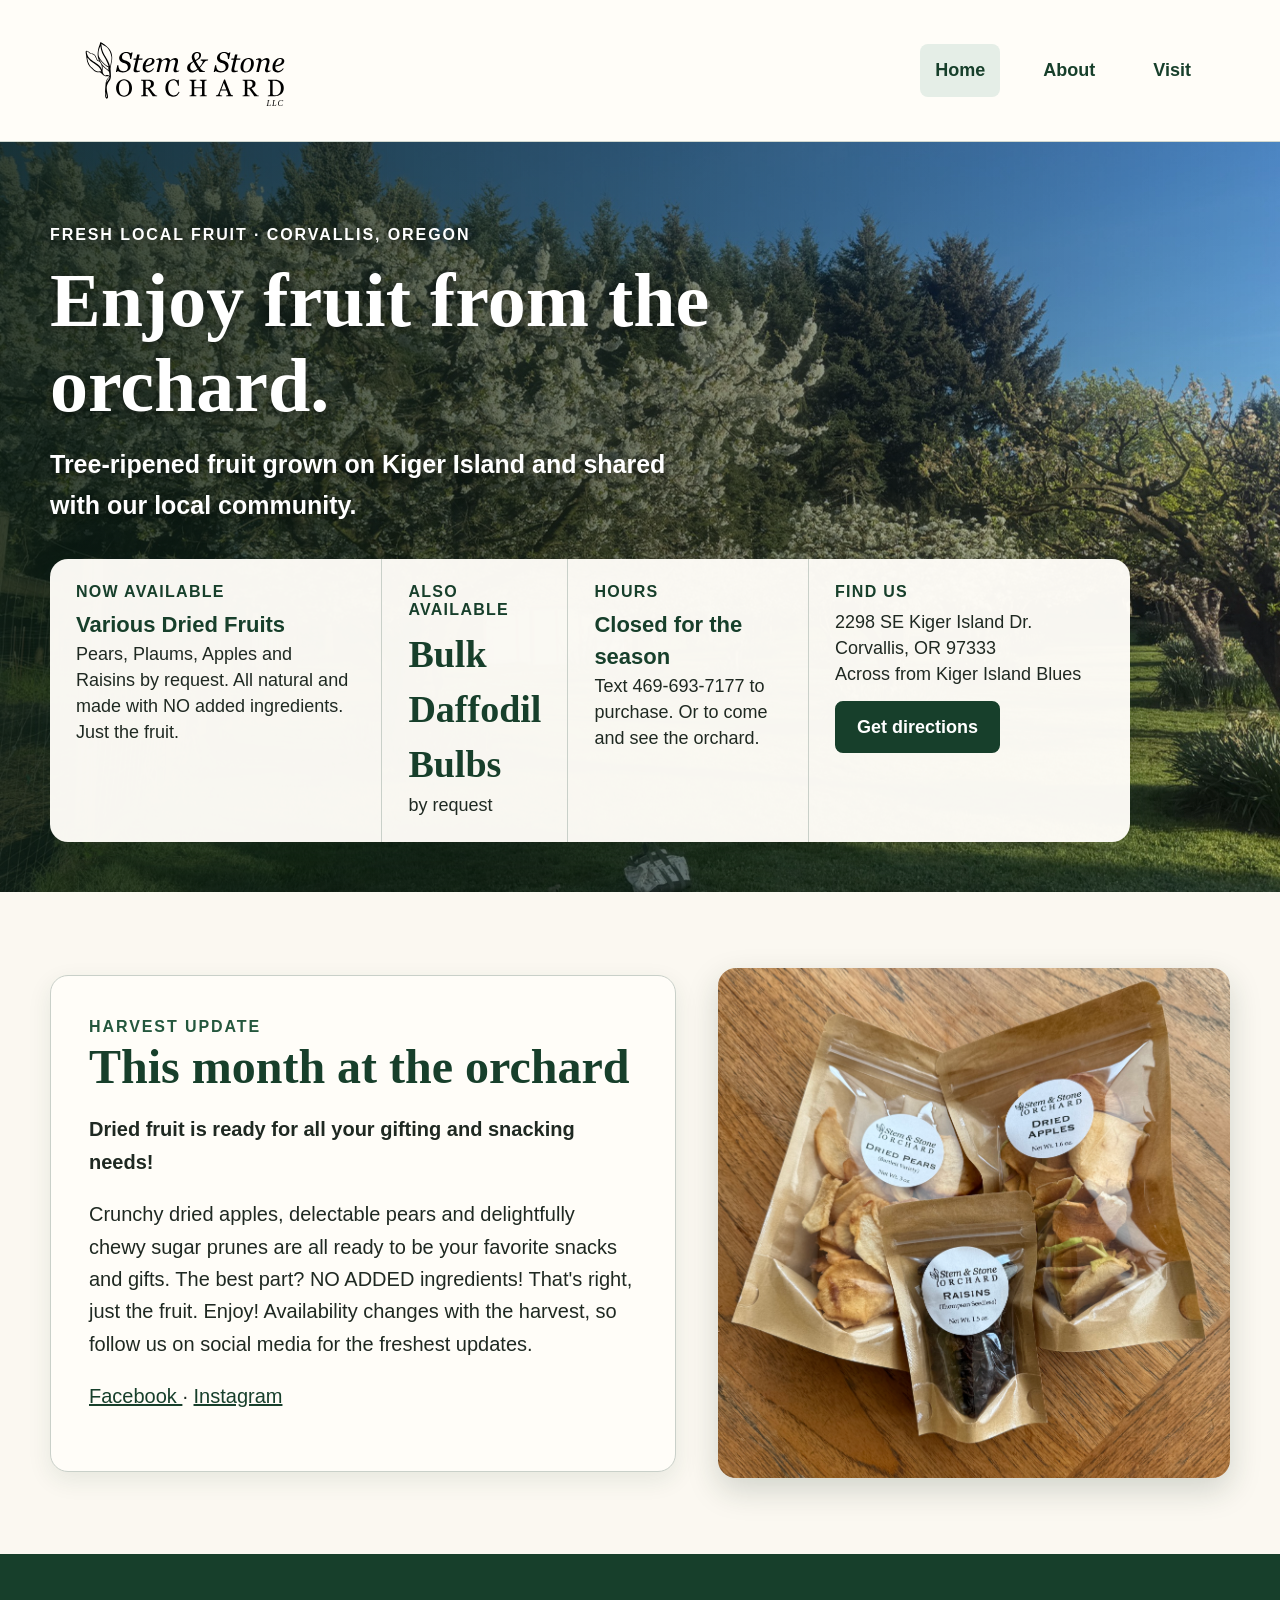
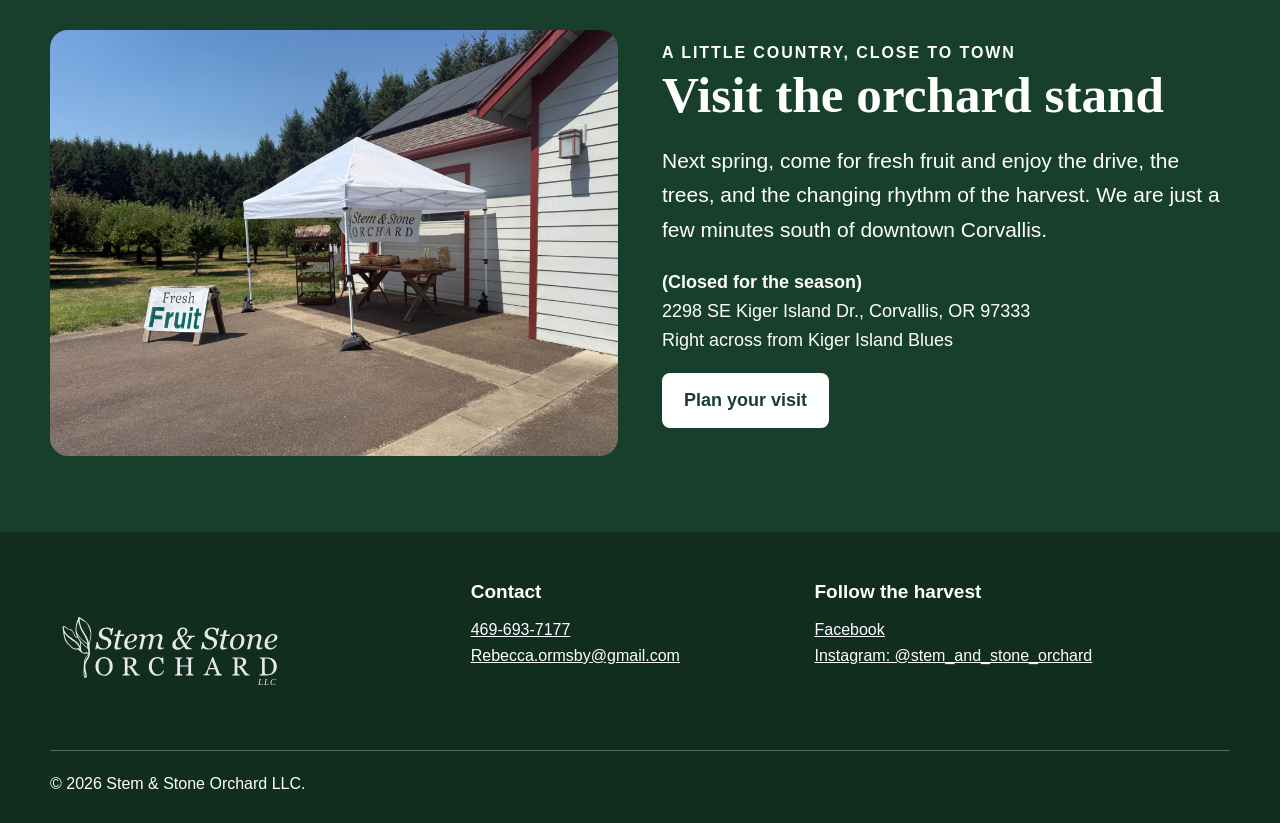
==== commit 9f72fb8c: "Fix image source filename case sensitivity" ====
--- a/index.html
+++ b/index.html
@@ -167,7 +167,7 @@
 
         <img
           class="week-image"
-          src="Driedfruit.jpeg"
+          src="DriedFruit.jpeg"
           alt="Bags of dried apples, pears, and Raisins from Stem & Stone Orchard"
         >
 
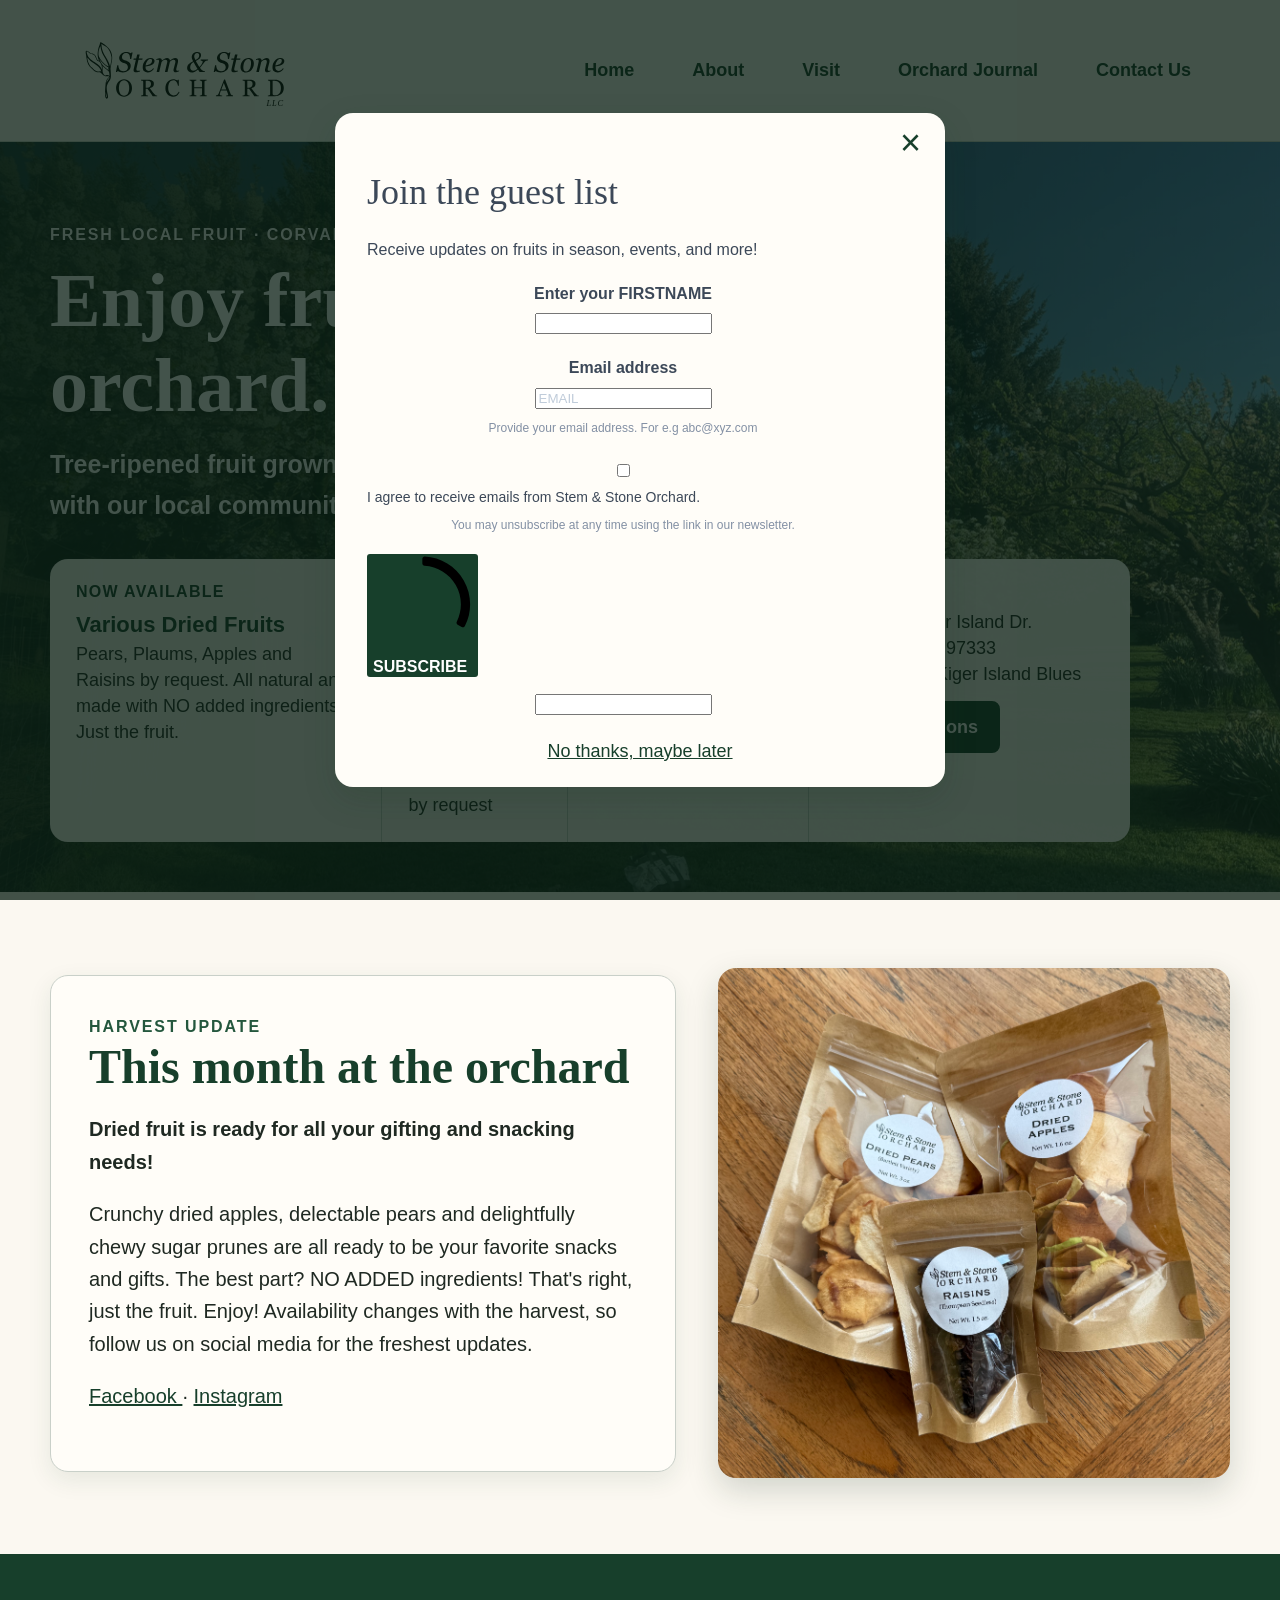
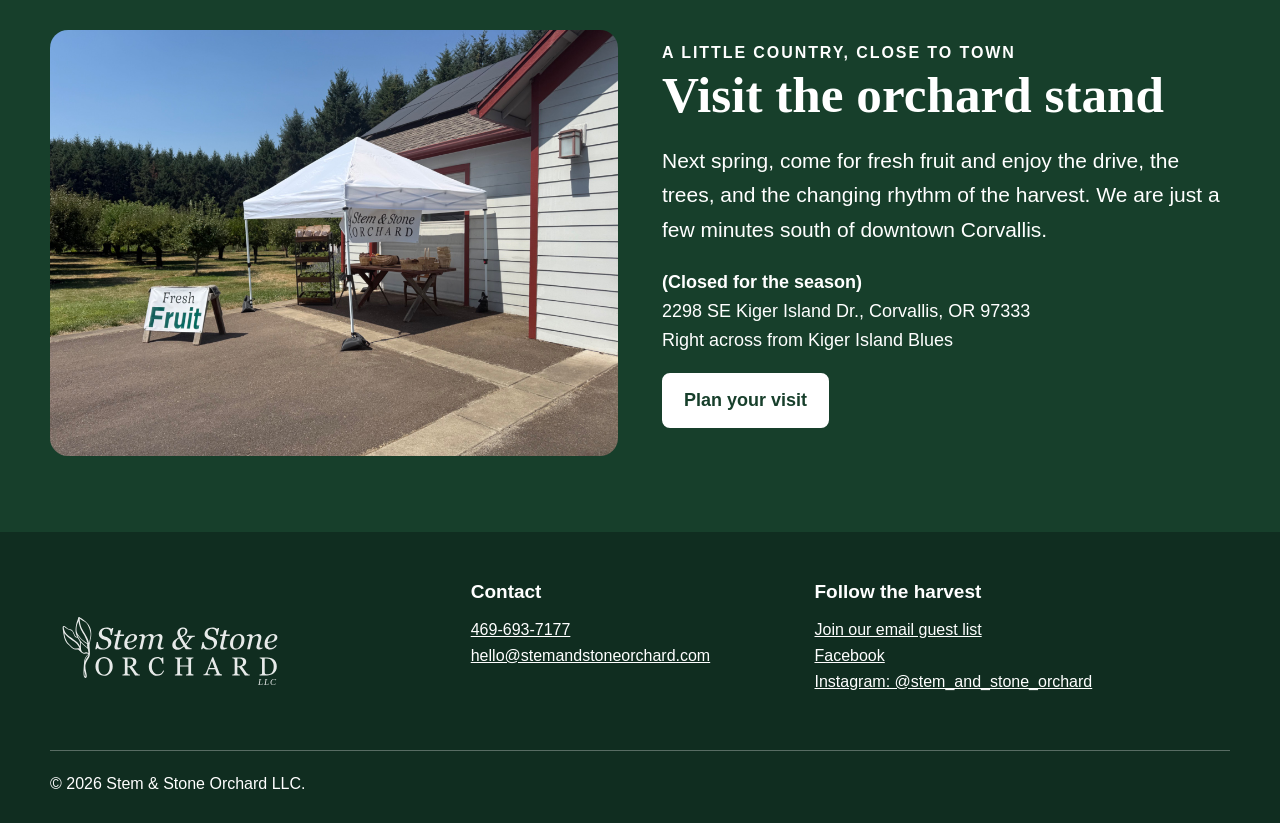
==== commit ad9d13d6: "Add files via upload Add signup popup, contact page and orchard journal" ====
--- a/index.html
+++ b/index.html
@@ -12,6 +12,67 @@
   <title>Stem & Stone Orchard | Fresh Local Fruit in Corvallis, Oregon</title>
 
   <link rel="stylesheet" href="style.css">
+<!-- START - We recommend to place the below code in head tag of your website html  -->
+
+<style>
+  @font-face {
+    font-display: block;
+    font-family: Roboto;
+    src: url(https://assets.brevo.com/font/Roboto/Latin/normal/normal/7529907e9eaf8ebb5220c5f9850e3811.woff2) format("woff2"), url(https://assets.brevo.com/font/Roboto/Latin/normal/normal/25c678feafdc175a70922a116c9be3e7.woff) format("woff")
+  }
+
+  @font-face {
+    font-display: fallback;
+    font-family: Roboto;
+    font-weight: 600;
+    src: url(https://assets.brevo.com/font/Roboto/Latin/medium/normal/6e9caeeafb1f3491be3e32744bc30440.woff2) format("woff2"), url(https://assets.brevo.com/font/Roboto/Latin/medium/normal/71501f0d8d5aa95960f6475d5487d4c2.woff) format("woff")
+  }
+
+  @font-face {
+    font-display: fallback;
+    font-family: Roboto;
+    font-weight: 700;
+    src: url(https://assets.brevo.com/font/Roboto/Latin/bold/normal/3ef7cf158f310cf752d5ad08cd0e7e60.woff2) format("woff2"), url(https://assets.brevo.com/font/Roboto/Latin/bold/normal/ece3a1d82f18b60bcce0211725c476aa.woff) format("woff")
+  }
+
+  :where(.sib-form-message-panel) {
+    display: none;
+  }
+
+  :where(.sib-form-message-panel .sib-notification__icon) {
+    width: 20px;
+    height: 20px;
+  }
+
+
+  #sib-container input:-ms-input-placeholder {
+    font-family: Helvetica, sans-serif;
+    text-align: left;
+    color: #c0ccda;
+  }
+
+  #sib-container input::placeholder {
+    font-family: Helvetica, sans-serif;
+    text-align: left;
+    color: #c0ccda;
+  }
+
+  #sib-container textarea::placeholder {
+    font-family: Helvetica, sans-serif;
+    text-align: left;
+    color: #c0ccda;
+  }
+
+
+  #sib-container a {
+    text-decoration: underline;
+    color: #2BB2FC;
+  }
+</style>
+<link rel="stylesheet" href="https://sibforms.com/forms/end-form/build/sib-styles.css">
+
+
+
 </head>
 
 <body>
@@ -33,18 +94,14 @@
       </a>
 
       <nav class="site-nav" aria-label="Primary navigation">
-        <ul class="nav-list">
-          <li>
-            <a href="index.html" aria-current="page">Home</a>
-          </li>
-          <li>
-            <a href="about.html">About</a>
-          </li>
-          <li>
-            <a href="visit.html">Visit</a>
-          </li>
-        </ul>
-      </nav>
+  <ul class="nav-list">
+    <li><a href="index.html">Home</a></li>
+    <li><a href="about.html">About</a></li>
+    <li><a href="visit.html">Visit</a></li>
+    <li><a href="journal.html">Orchard Journal</a></li>
+    <li><a href="contact.html">Contact Us</a></li>
+  </ul>
+</nav>
 
     </div>
   </header>
@@ -234,14 +291,15 @@
             469-693-7177
           </a>
           <br>
-          <a href="mailto:Rebecca.ormsby@gmail.com">
-            Rebecca.ormsby@gmail.com
+          <a href="mailto:hello@stemandstoneorchard.com">
+            hello@stemandstoneorchard.com
           </a>
         </p>
       </div>
 
       <div class="footer-social">
         <h2>Follow the harvest</h2>
+        <p><a href="https://1cf3241c.sibforms.com/serve/[base64]" target="_blank" rel="noopener noreferrer">Join our email guest list</a></p>
 
         <p>
           <a
@@ -270,5 +328,282 @@
 
   </footer>
 
+
+  <div class="signup-overlay" id="orchard-signup" hidden>
+    <section class="signup-dialog" role="dialog" aria-modal="true" aria-labelledby="signup-heading" tabindex="-1">
+      <button type="button" class="signup-close" id="signup-close" aria-label="Close signup popup">&times;</button>
+      <h2 id="signup-heading" class="visually-hidden">Join the Stem &amp; Stone Orchard guest list</h2>
+      <!-- START - We recommend to place the below code where you want the form in your website html  -->
+<div class="sib-form" style="text-align: center;
+         background-color: #EFF2F7; 
+        
+        
+        
+        ">
+  <div id="sib-form-container" class="sib-form-container">
+    <div id="error-message" class="sib-form-message-panel" style="font-family:Helvetica, sans-serif; font-size:16px; text-align:left; color:#661d1d; background-color:#ffeded; border-color:#ff4949; border-radius:3px;
+        max-width:540px;">
+      <div class="sib-form-message-panel__text sib-form-message-panel__text--center">
+        <svg viewBox="0 0 512 512" class="sib-icon sib-notification__icon">
+          <path d="M256 40c118.621 0 216 96.075 216 216 0 119.291-96.61 216-216 216-119.244 0-216-96.562-216-216 0-119.203 96.602-216 216-216m0-32C119.043 8 8 119.083 8 256c0 136.997 111.043 248 248 248s248-111.003 248-248C504 119.083 392.957 8 256 8zm-11.49 120h22.979c6.823 0 12.274 5.682 11.99 12.5l-7 168c-.268 6.428-5.556 11.5-11.99 11.5h-8.979c-6.433 0-11.722-5.073-11.99-11.5l-7-168c-.283-6.818 5.167-12.5 11.99-12.5zM256 340c-15.464 0-28 12.536-28 28s12.536 28 28 28 28-12.536 28-28-12.536-28-28-28z" />
+        </svg>
+        <span class="sib-form-message-panel__inner-text">
+
+
+                Your subscription could not be saved. Please try again.
+              
+            
+          </span>
+      </div>
+    </div>
+    <div></div>
+    <div id="success-message" class="sib-form-message-panel" style="font-family:Helvetica, sans-serif; font-size:16px; text-align:left; color:#085229; background-color:#e7faf0; border-color:#13ce66; border-radius:3px;
+        max-width:540px;">
+      <div class="sib-form-message-panel__text sib-form-message-panel__text--center">
+        <svg viewBox="0 0 512 512" class="sib-icon sib-notification__icon">
+          <path d="M256 8C119.033 8 8 119.033 8 256s111.033 248 248 248 248-111.033 248-248S392.967 8 256 8zm0 464c-118.664 0-216-96.055-216-216 0-118.663 96.055-216 216-216 118.664 0 216 96.055 216 216 0 118.663-96.055 216-216 216zm141.63-274.961L217.15 376.071c-4.705 4.667-12.303 4.637-16.97-.068l-85.878-86.572c-4.667-4.705-4.637-12.303.068-16.97l8.52-8.451c4.705-4.667 12.303-4.637 16.97.068l68.976 69.533 163.441-162.13c4.705-4.667 12.303-4.637 16.97.068l8.451 8.52c4.668 4.705 4.637 12.303-.068 16.97z" />
+        </svg>
+        <span class="sib-form-message-panel__inner-text">
+
+
+                You are now on the guest list. 
+             
+            
+          </span>
+      </div>
+    </div>
+    <div></div>
+    <div id="sib-container" class="sib-container--large sib-container--vertical" style="max-width:540px; text-align:center; background-color:rgba(255,255,255,1); border-width:1px; border-style:solid; border-color:#C0CCD9; border-radius:3px; direction:ltr">
+      <form id="sib-form" method="POST" action="https://1cf3241c.sibforms.com/serve/[base64]" data-type="subscription">
+
+
+        <div style="padding: 8px 0;">
+
+
+          <div class="sib-form-block" style="font-family:Palatino Linotype, serif; font-size:36px; text-align:left; color:#3C4858; background-color:transparent; text-align:left">
+            <p>Join the guest list</p>
+          </div>
+
+
+
+        </div>
+
+
+
+        <div style="padding: 8px 0;">
+
+
+          <div class="sib-form-block" style="font-family:Helvetica, sans-serif; font-size:16px; text-align:left; color:#3C4858; background-color:transparent; text-align:left">
+            <div class="sib-text-form-block">
+              <p>Receive updates on fruits in season, events, and more!</p>
+            </div>
+          </div>
+
+
+
+        </div>
+
+
+
+        <div style="padding: 8px 0;">
+
+
+
+          <div class="sib-input sib-form-block">
+            <div class="form__entry entry_block">
+              <div class="form__label-row ">
+
+
+                <label class="entry__label" style="font-weight: 700; text-align: left; font-family:Helvetica, sans-serif; font-size:16px; font-weight:700; text-align:left; color:#3c4858;" for="FIRSTNAME" data-required="*">Enter your FIRSTNAME</label>
+
+
+
+
+                <div class="entry__field">
+
+                  <input class="input " maxlength="200" type="text" id="FIRSTNAME" name="FIRSTNAME" autocomplete="off" placeholder="" data-required="true" required />
+
+                </div>
+
+              </div>
+
+              <label class="entry__error entry__error--primary" style="font-family:Helvetica, sans-serif; font-size:16px; text-align:left; color:#661d1d; background-color:#ffeded; border-color:#ff4949; border-radius:3px;">
+              </label>
+
+
+
+            </div>
+          </div>
+
+
+
+
+        </div>
+
+
+
+        <div style="padding: 8px 0;">
+
+
+
+          <div class="sib-input sib-form-block">
+            <div class="form__entry entry_block">
+              <div class="form__label-row ">
+
+
+                <label class="entry__label" style="font-weight: 700; text-align: left; font-family:Helvetica, sans-serif; font-size:16px; font-weight:700; text-align:left; color:#3c4858;" for="EMAIL" data-required="*">Email address</label>
+
+
+
+
+                <div class="entry__field">
+
+                  <input class="input " type="text" id="EMAIL" name="EMAIL" autocomplete="off" value="" placeholder="EMAIL" data-required="true" required />
+
+                </div>
+
+              </div>
+
+              <label class="entry__error entry__error--primary" style="font-family:Helvetica, sans-serif; font-size:16px; text-align:left; color:#661d1d; background-color:#ffeded; border-color:#ff4949; border-radius:3px;">
+              </label>
+
+
+
+              <label class="entry__specification" style="font-family:Helvetica, sans-serif; font-size:12px; text-align:left; color:#8390A4; text-align: left ">
+                Provide your email address. For e.g abc@xyz.com
+              </label>
+
+            </div>
+          </div>
+
+
+
+
+        </div>
+
+
+
+        <div style="padding: 8px 0;">
+
+
+          <div class="sib-optin sib-form-block" data-required="true">
+            <div class="form__entry entry_mcq">
+              <div class="form__label-row ">
+
+                <div class="entry__choice" style="">
+                  <label>
+                    <input type="checkbox" class="input_replaced" value="1" id="OPT_IN" name="OPT_IN" required />
+
+                    <span class="checkbox checkbox_tick_positive"
+            style="margin-left:"
+            ></span><span style="font-family:Helvetica, sans-serif; font-size:14px; text-align:left; color:#3C4858; background-color:transparent;"><p>I agree to receive emails from Stem &amp; Stone Orchard.</p><span data-required="*" style="display: inline;" class="entry__label entry__label_optin"></span></span>
+
+                  </label>
+                </div>
+              </div>
+              <label class="entry__error entry__error--primary" style="font-family:Helvetica, sans-serif; font-size:16px; text-align:left; color:#661d1d; background-color:#ffeded; border-color:#ff4949; border-radius:3px;">
+              </label>
+
+
+
+              <label class="entry__specification" style="font-family:Helvetica, sans-serif; font-size:12px; text-align:left; color:#8390A4; text-align:left">
+                You may unsubscribe at any time using the link in our newsletter.
+              </label>
+
+            </div>
+          </div>
+
+
+        </div>
+
+
+
+        <div style="padding: 8px 0;">
+
+
+          <div class="sib-form-block" style="text-align: left">
+            <button class="sib-form-block__button sib-form-block__button-with-loader" style="font-family:Helvetica, sans-serif; font-size:16px; font-weight:700; text-align:left; color:#FFFFFF; background-color:#3E4857; border-width:0px; border-radius:3px;" form="sib-form" type="submit">
+              <svg class="icon clickable__icon progress-indicator__icon sib-hide-loader-icon" viewBox="0 0 512 512">
+                <path d="M460.116 373.846l-20.823-12.022c-5.541-3.199-7.54-10.159-4.663-15.874 30.137-59.886 28.343-131.652-5.386-189.946-33.641-58.394-94.896-95.833-161.827-99.676C261.028 55.961 256 50.751 256 44.352V20.309c0-6.904 5.808-12.337 12.703-11.982 83.556 4.306 160.163 50.864 202.11 123.677 42.063 72.696 44.079 162.316 6.031 236.832-3.14 6.148-10.75 8.461-16.728 5.01z" />
+              </svg>
+              SUBSCRIBE
+            </button>
+
+
+          </div>
+
+
+
+        </div>
+
+
+
+        <input type="text" name="email_address_check" value="" class="input--hidden">
+
+
+        <input type="hidden" name="locale" value="en">
+
+
+      </form>
+    </div>
+  </div>
+</div>
+
+      <button type="button" class="signup-dismiss" id="signup-dismiss">No thanks, maybe later</button>
+    </section>
+  </div>
+  <script src="signup-popup.js" defer></script>
+  <!-- START - We recommend to place the below code in footer or bottom of your website html  -->
+<script>
+  window.REQUIRED_CODE_ERROR_MESSAGE = 'Please choose a country code';
+  window.LOCALE = 'en';
+
+
+
+
+  window.EMAIL_INVALID_MESSAGE = window.SMS_INVALID_MESSAGE = "The information provided is invalid. Please review the field format and try again.";
+
+
+
+
+
+  window.REQUIRED_ERROR_MESSAGE = "This field cannot be left blank. ";
+
+  window.GENERIC_INVALID_MESSAGE = "The information provided is invalid. Please review the field format and try again.";
+
+
+  window.INVALID_NUMBER = "The information provided is invalid. Please review the field format and try again.";
+
+
+
+
+  window.INVALID_DATE = "Please enter a valid date";
+
+
+
+  window.REQUIRED_MULTISELECT_MESSAGE = 'Please select at least 1 option';
+
+
+  window.translation = {
+    common: {
+      selectedList: '{quantity} list selected',
+      selectedLists: '{quantity} lists selected',
+      selectedOption: '{quantity} selected',
+      selectedOptions: '{quantity} selected',
+    }
+  };
+
+  var AUTOHIDE = Boolean(0);
+</script>
+
+
+
+<script defer src="https://sibforms.com/forms/end-form/build/main.js"></script>
+
+
+
+
+
+
 </body>
 </html>
--- a/style.css
+++ b/style.css
@@ -398,3 +398,52 @@
     width: 240px;
   }
 }
+
+/* Signup modal */
+.visually-hidden {position:absolute;width:1px;height:1px;padding:0;margin:-1px;overflow:hidden;clip:rect(0,0,0,0);white-space:nowrap;border:0}
+.signup-overlay[hidden] { display:none !important; }
+.signup-overlay {position:fixed;inset:0;z-index:2000;background:rgba(9,30,19,.76);display:flex;align-items:center;justify-content:center;padding:20px;overflow-y:auto}
+.signup-dialog {position:relative;width:min(100%,610px);max-height:calc(100vh - 40px);overflow-y:auto;background:var(--paper);border-radius:var(--radius);box-shadow:var(--shadow);padding:34px 18px 20px;outline:none}
+.signup-close {position:absolute;right:12px;top:7px;z-index:2;border:0;background:transparent;color:var(--forest);font-size:36px;line-height:1;cursor:pointer;padding:5px 12px}
+.signup-dismiss {display:block;margin:10px auto 0;border:0;background:transparent;text-decoration:underline;color:var(--forest);font:inherit;cursor:pointer}
+.signup-open {overflow:hidden}
+.signup-dialog .sib-form {background:transparent !important;padding:0 !important}
+.signup-dialog #sib-container {border:0 !important;background:transparent !important;padding:8px 14px !important}
+.signup-dialog .sib-form-block__button {background:var(--forest) !important}
+.signup-dialog .sib-form-block p {margin:0}
+/* Contact page */
+.contact-section {max-width:760px;margin:0 auto;padding:64px 24px 90px}
+.contact-section h1 {font-family:Georgia,serif;color:var(--forest);font-size:clamp(2rem,4vw,3rem);line-height:1.15}
+.contact-form {display:grid;gap:10px;margin-top:26px}
+.contact-form label {font-weight:700;color:var(--forest)}
+.contact-form input,.contact-form textarea {width:100%;font:inherit;padding:12px 14px;border:1px solid #9baa9d;border-radius:8px;background:white;margin-bottom:12px}
+.contact-form textarea {min-height:165px;resize:vertical}
+.contact-form button {width:max-content;padding:12px 26px;background:var(--forest);color:white;border:0;border-radius:8px;font:inherit;font-weight:700;cursor:pointer}
+.contact-note {font-size:.9rem;color:var(--muted)}
+
+/* Contact form: optional mailing-list consent */
+.contact-opt-in {margin:4px 0 14px}
+.contact-opt-in label {display:flex;align-items:flex-start;gap:10px;font-weight:400;color:inherit}
+.contact-form .contact-opt-in input[type="checkbox"] {width:18px;height:18px;flex:0 0 18px;margin:3px 0 0;accent-color:var(--forest)}
+.contact-opt-in .contact-note {margin:6px 0 0 28px}
+
+/* Orchard Journal */
+.journal-container {max-width:1100px;margin:0 auto;padding:0 24px}
+.journal-hero {background:linear-gradient(115deg,#e6eee7,#fbf8f1);padding:65px 0 55px;border-bottom:1px solid var(--line)}
+.journal-eyebrow {text-transform:uppercase;letter-spacing:.15em;color:var(--forest-2);font-weight:700;font-size:.82rem;margin:0 0 8px}
+.journal-hero h1 {font:normal clamp(2.5rem,5vw,4.2rem)/1.1 Georgia,serif;color:var(--forest);margin:0 0 18px}
+.journal-intro {max-width:710px;font-size:1.1rem;margin:0;color:var(--muted)}
+.journal-layout {display:grid;grid-template-columns:minmax(0,1fr) 290px;gap:55px;align-items:start;padding-top:60px;padding-bottom:95px}
+.journal-post {background:var(--paper);border:1px solid var(--line);border-radius:var(--radius);padding:clamp(24px,4vw,48px);margin-bottom:30px;scroll-margin-top:25px}
+.journal-date {color:var(--forest-2);font-size:.83rem;letter-spacing:.09em;text-transform:uppercase;font-weight:700;margin:0 0 12px}
+.journal-post h2 {font:normal clamp(1.65rem,3vw,2.3rem)/1.22 Georgia,serif;color:var(--forest);margin:0 0 24px}
+.journal-post p {margin:0 0 17px}
+.journal-post .journal-signoff {font-style:italic;color:var(--muted)}
+.journal-permalink {font-size:.9rem;border-top:1px solid var(--line);padding-top:14px;margin-top:22px !important}
+.journal-sidebar {background:#e6eee7;border-radius:var(--radius);overflow:hidden;padding-bottom:26px}
+.journal-sidebar img {width:100%;height:185px;object-fit:cover}
+.journal-sidebar h2 {font:normal 1.6rem Georgia,serif;color:var(--forest);margin:25px 24px 10px}
+.journal-sidebar p {margin:0 24px 20px;font-size:.95rem}
+.journal-action {display:block;text-align:center;background:var(--forest);color:#fff;padding:12px;margin:0 24px;border-radius:8px;text-decoration:none;font-weight:700}
+.journal-sidebar .journal-side-link {margin-top:22px;margin-bottom:0;font-size:.85rem}
+@media(max-width:760px){.journal-layout{grid-template-columns:1fr;gap:20px;padding-top:30px}.journal-hero{padding:45px 0 38px}.journal-sidebar{max-width:500px}}
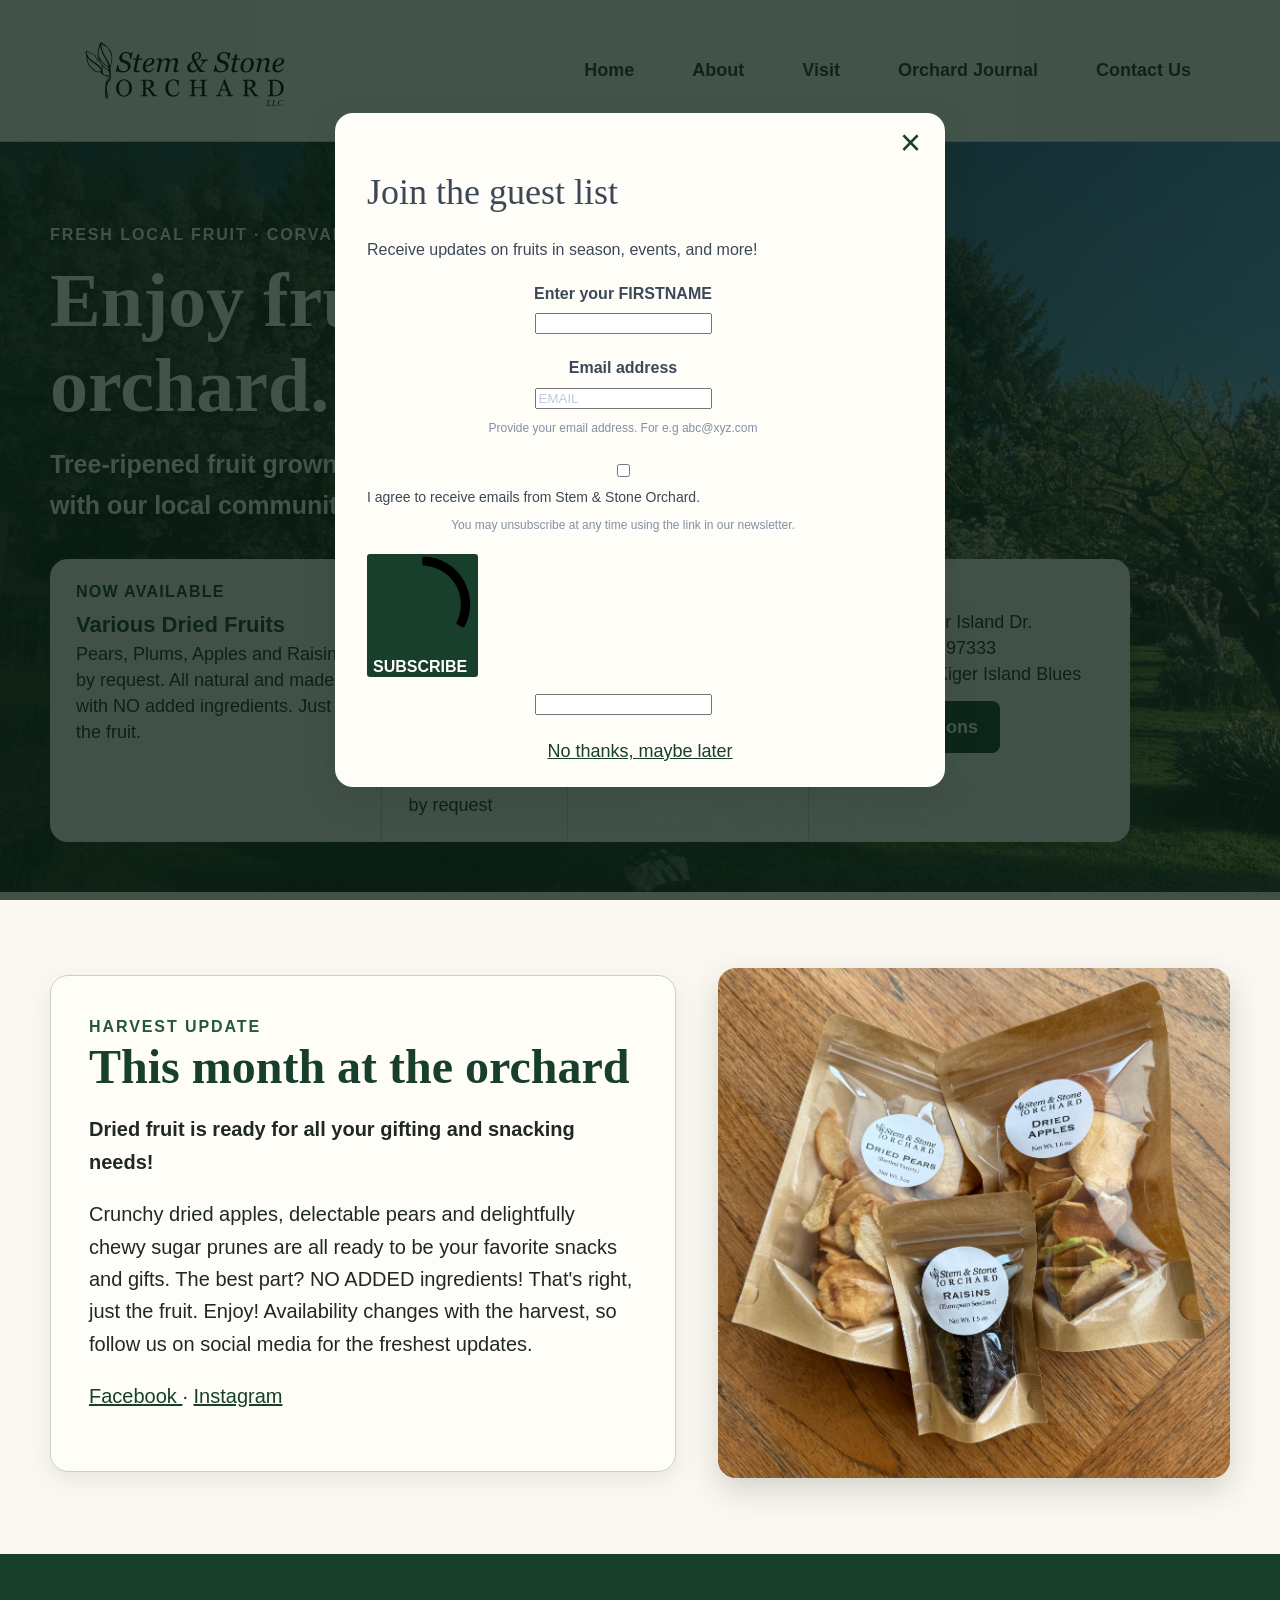
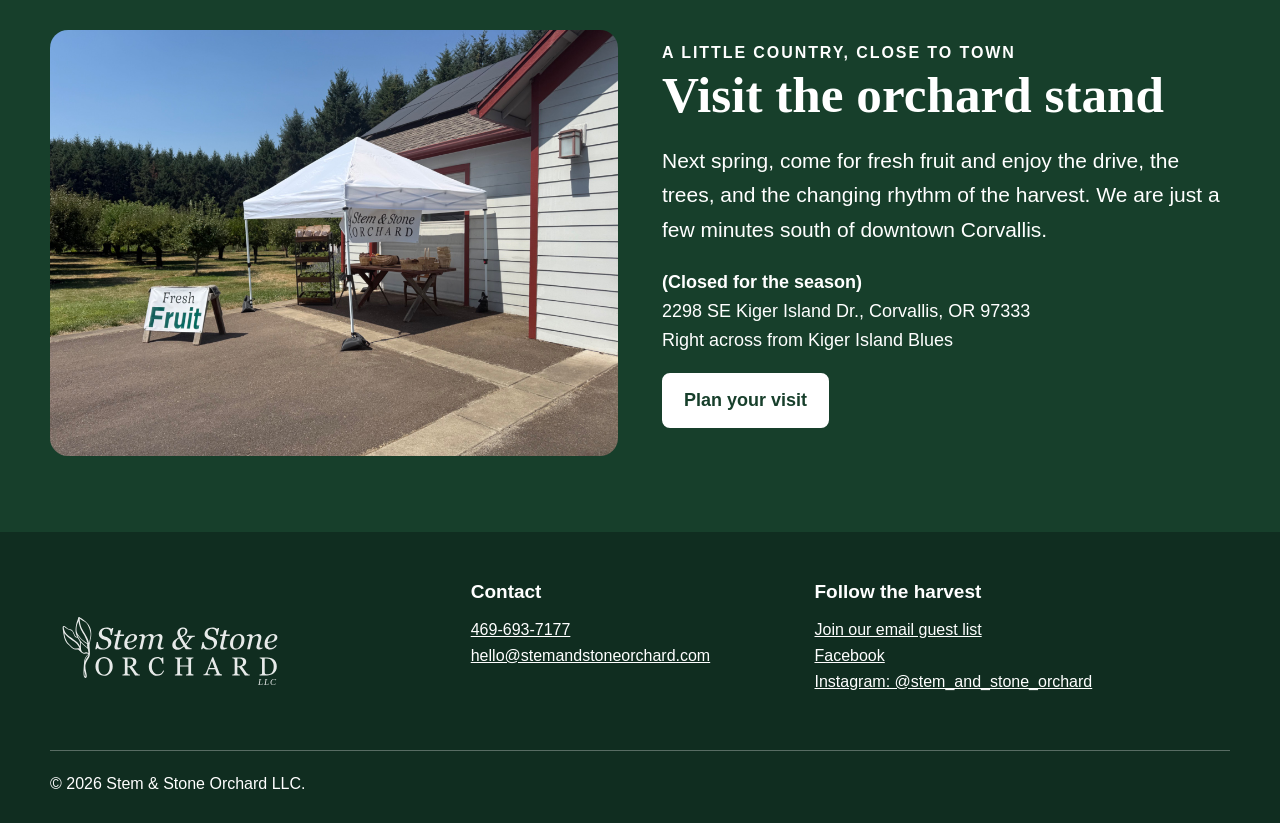
==== commit faad1c85: "Add files via upload Fix signup confirmations and update website forms" ====
--- a/index.html
+++ b/index.html
@@ -73,9 +73,11 @@
 
 
 
+<link rel="stylesheet" href="https://sibforms.com/forms/end-form/build/sib-styles.css">
+<link rel="stylesheet" href="brevo-form.css">
 </head>
 
-<body>
+<body data-page="home">
 
   <a class="skip-link" href="#main">Skip to main content</a>
 
@@ -136,7 +138,7 @@
             <h2>Now available</h2>
             <p>
               <strong>Various Dried Fruits</strong><br>
-          Pears, Plaums, Apples and Raisins by request. All natural and made with NO added ingredients. Just the fruit.
+          Pears, Plums, Apples and Raisins by request. All natural and made with NO added ingredients. Just the fruit.
             </p>
           </div>
 
@@ -299,7 +301,7 @@
 
       <div class="footer-social">
         <h2>Follow the harvest</h2>
-        <p><a href="https://1cf3241c.sibforms.com/serve/[base64]" target="_blank" rel="noopener noreferrer">Join our email guest list</a></p>
+        <p><a href="#join-guest-list" data-open-signup>Join our email guest list</a></p>
 
         <p>
           <a
@@ -329,230 +331,7 @@
   </footer>
 
 
-  <div class="signup-overlay" id="orchard-signup" hidden>
-    <section class="signup-dialog" role="dialog" aria-modal="true" aria-labelledby="signup-heading" tabindex="-1">
-      <button type="button" class="signup-close" id="signup-close" aria-label="Close signup popup">&times;</button>
-      <h2 id="signup-heading" class="visually-hidden">Join the Stem &amp; Stone Orchard guest list</h2>
-      <!-- START - We recommend to place the below code where you want the form in your website html  -->
-<div class="sib-form" style="text-align: center;
-         background-color: #EFF2F7; 
-        
-        
-        
-        ">
-  <div id="sib-form-container" class="sib-form-container">
-    <div id="error-message" class="sib-form-message-panel" style="font-family:Helvetica, sans-serif; font-size:16px; text-align:left; color:#661d1d; background-color:#ffeded; border-color:#ff4949; border-radius:3px;
-        max-width:540px;">
-      <div class="sib-form-message-panel__text sib-form-message-panel__text--center">
-        <svg viewBox="0 0 512 512" class="sib-icon sib-notification__icon">
-          <path d="M256 40c118.621 0 216 96.075 216 216 0 119.291-96.61 216-216 216-119.244 0-216-96.562-216-216 0-119.203 96.602-216 216-216m0-32C119.043 8 8 119.083 8 256c0 136.997 111.043 248 248 248s248-111.003 248-248C504 119.083 392.957 8 256 8zm-11.49 120h22.979c6.823 0 12.274 5.682 11.99 12.5l-7 168c-.268 6.428-5.556 11.5-11.99 11.5h-8.979c-6.433 0-11.722-5.073-11.99-11.5l-7-168c-.283-6.818 5.167-12.5 11.99-12.5zM256 340c-15.464 0-28 12.536-28 28s12.536 28 28 28 28-12.536 28-28-12.536-28-28-28z" />
-        </svg>
-        <span class="sib-form-message-panel__inner-text">
-
-
-                Your subscription could not be saved. Please try again.
-              
-            
-          </span>
-      </div>
-    </div>
-    <div></div>
-    <div id="success-message" class="sib-form-message-panel" style="font-family:Helvetica, sans-serif; font-size:16px; text-align:left; color:#085229; background-color:#e7faf0; border-color:#13ce66; border-radius:3px;
-        max-width:540px;">
-      <div class="sib-form-message-panel__text sib-form-message-panel__text--center">
-        <svg viewBox="0 0 512 512" class="sib-icon sib-notification__icon">
-          <path d="M256 8C119.033 8 8 119.033 8 256s111.033 248 248 248 248-111.033 248-248S392.967 8 256 8zm0 464c-118.664 0-216-96.055-216-216 0-118.663 96.055-216 216-216 118.664 0 216 96.055 216 216 0 118.663-96.055 216-216 216zm141.63-274.961L217.15 376.071c-4.705 4.667-12.303 4.637-16.97-.068l-85.878-86.572c-4.667-4.705-4.637-12.303.068-16.97l8.52-8.451c4.705-4.667 12.303-4.637 16.97.068l68.976 69.533 163.441-162.13c4.705-4.667 12.303-4.637 16.97.068l8.451 8.52c4.668 4.705 4.637 12.303-.068 16.97z" />
-        </svg>
-        <span class="sib-form-message-panel__inner-text">
-
-
-                You are now on the guest list. 
-             
-            
-          </span>
-      </div>
-    </div>
-    <div></div>
-    <div id="sib-container" class="sib-container--large sib-container--vertical" style="max-width:540px; text-align:center; background-color:rgba(255,255,255,1); border-width:1px; border-style:solid; border-color:#C0CCD9; border-radius:3px; direction:ltr">
-      <form id="sib-form" method="POST" action="https://1cf3241c.sibforms.com/serve/[base64]" data-type="subscription">
-
-
-        <div style="padding: 8px 0;">
-
-
-          <div class="sib-form-block" style="font-family:Palatino Linotype, serif; font-size:36px; text-align:left; color:#3C4858; background-color:transparent; text-align:left">
-            <p>Join the guest list</p>
-          </div>
-
-
-
-        </div>
-
-
-
-        <div style="padding: 8px 0;">
-
-
-          <div class="sib-form-block" style="font-family:Helvetica, sans-serif; font-size:16px; text-align:left; color:#3C4858; background-color:transparent; text-align:left">
-            <div class="sib-text-form-block">
-              <p>Receive updates on fruits in season, events, and more!</p>
-            </div>
-          </div>
-
-
-
-        </div>
-
-
-
-        <div style="padding: 8px 0;">
-
-
-
-          <div class="sib-input sib-form-block">
-            <div class="form__entry entry_block">
-              <div class="form__label-row ">
-
-
-                <label class="entry__label" style="font-weight: 700; text-align: left; font-family:Helvetica, sans-serif; font-size:16px; font-weight:700; text-align:left; color:#3c4858;" for="FIRSTNAME" data-required="*">Enter your FIRSTNAME</label>
-
-
-
-
-                <div class="entry__field">
-
-                  <input class="input " maxlength="200" type="text" id="FIRSTNAME" name="FIRSTNAME" autocomplete="off" placeholder="" data-required="true" required />
-
-                </div>
-
-              </div>
-
-              <label class="entry__error entry__error--primary" style="font-family:Helvetica, sans-serif; font-size:16px; text-align:left; color:#661d1d; background-color:#ffeded; border-color:#ff4949; border-radius:3px;">
-              </label>
-
-
-
-            </div>
-          </div>
-
-
-
-
-        </div>
-
-
-
-        <div style="padding: 8px 0;">
-
-
-
-          <div class="sib-input sib-form-block">
-            <div class="form__entry entry_block">
-              <div class="form__label-row ">
-
-
-                <label class="entry__label" style="font-weight: 700; text-align: left; font-family:Helvetica, sans-serif; font-size:16px; font-weight:700; text-align:left; color:#3c4858;" for="EMAIL" data-required="*">Email address</label>
-
-
-
-
-                <div class="entry__field">
-
-                  <input class="input " type="text" id="EMAIL" name="EMAIL" autocomplete="off" value="" placeholder="EMAIL" data-required="true" required />
-
-                </div>
-
-              </div>
-
-              <label class="entry__error entry__error--primary" style="font-family:Helvetica, sans-serif; font-size:16px; text-align:left; color:#661d1d; background-color:#ffeded; border-color:#ff4949; border-radius:3px;">
-              </label>
-
-
-
-              <label class="entry__specification" style="font-family:Helvetica, sans-serif; font-size:12px; text-align:left; color:#8390A4; text-align: left ">
-                Provide your email address. For e.g abc@xyz.com
-              </label>
-
-            </div>
-          </div>
-
-
-
-
-        </div>
-
-
-
-        <div style="padding: 8px 0;">
-
-
-          <div class="sib-optin sib-form-block" data-required="true">
-            <div class="form__entry entry_mcq">
-              <div class="form__label-row ">
-
-                <div class="entry__choice" style="">
-                  <label>
-                    <input type="checkbox" class="input_replaced" value="1" id="OPT_IN" name="OPT_IN" required />
-
-                    <span class="checkbox checkbox_tick_positive"
-            style="margin-left:"
-            ></span><span style="font-family:Helvetica, sans-serif; font-size:14px; text-align:left; color:#3C4858; background-color:transparent;"><p>I agree to receive emails from Stem &amp; Stone Orchard.</p><span data-required="*" style="display: inline;" class="entry__label entry__label_optin"></span></span>
-
-                  </label>
-                </div>
-              </div>
-              <label class="entry__error entry__error--primary" style="font-family:Helvetica, sans-serif; font-size:16px; text-align:left; color:#661d1d; background-color:#ffeded; border-color:#ff4949; border-radius:3px;">
-              </label>
-
-
-
-              <label class="entry__specification" style="font-family:Helvetica, sans-serif; font-size:12px; text-align:left; color:#8390A4; text-align:left">
-                You may unsubscribe at any time using the link in our newsletter.
-              </label>
-
-            </div>
-          </div>
-
-
-        </div>
-
-
-
-        <div style="padding: 8px 0;">
-
-
-          <div class="sib-form-block" style="text-align: left">
-            <button class="sib-form-block__button sib-form-block__button-with-loader" style="font-family:Helvetica, sans-serif; font-size:16px; font-weight:700; text-align:left; color:#FFFFFF; background-color:#3E4857; border-width:0px; border-radius:3px;" form="sib-form" type="submit">
-              <svg class="icon clickable__icon progress-indicator__icon sib-hide-loader-icon" viewBox="0 0 512 512">
-                <path d="M460.116 373.846l-20.823-12.022c-5.541-3.199-7.54-10.159-4.663-15.874 30.137-59.886 28.343-131.652-5.386-189.946-33.641-58.394-94.896-95.833-161.827-99.676C261.028 55.961 256 50.751 256 44.352V20.309c0-6.904 5.808-12.337 12.703-11.982 83.556 4.306 160.163 50.864 202.11 123.677 42.063 72.696 44.079 162.316 6.031 236.832-3.14 6.148-10.75 8.461-16.728 5.01z" />
-              </svg>
-              SUBSCRIBE
-            </button>
-
-
-          </div>
-
-
-
-        </div>
-
-
-
-        <input type="text" name="email_address_check" value="" class="input--hidden">
-
-
-        <input type="hidden" name="locale" value="en">
-
-
-      </form>
-    </div>
-  </div>
-</div>
-
-      <button type="button" class="signup-dismiss" id="signup-dismiss">No thanks, maybe later</button>
-    </section>
-  </div>
-  <script src="signup-popup.js" defer></script>
+
   <!-- START - We recommend to place the below code in footer or bottom of your website html  -->
 <script>
   window.REQUIRED_CODE_ERROR_MESSAGE = 'Please choose a country code';
@@ -598,12 +377,14 @@
 
 
 
-<script defer src="https://sibforms.com/forms/end-form/build/main.js"></script>
-
-
-
-
-
-
+
+
+
+
+
+
+
+<script src="brevo-config.js" defer></script>
+<script src="signup-popup.js" defer></script>
 </body>
 </html>
--- a/style.css
+++ b/style.css
@@ -447,3 +447,9 @@
 .journal-action {display:block;text-align:center;background:var(--forest);color:#fff;padding:12px;margin:0 24px;border-radius:8px;text-decoration:none;font-weight:700}
 .journal-sidebar .journal-side-link {margin-top:22px;margin-bottom:0;font-size:.85rem}
 @media(max-width:760px){.journal-layout{grid-template-columns:1fr;gap:20px;padding-top:30px}.journal-hero{padding:45px 0 38px}.journal-sidebar{max-width:500px}}
+
+/* Inline contact confirmation and fallback */
+.contact-result { max-width:650px;margin:24px auto;padding:30px;border:1px solid #b3c8b7;border-radius:12px;background:#f4f8f3;color:#173b28; }
+.contact-result h2 { margin-top:0; }
+.confirmation-fallback {max-width:680px;margin:10vh auto;padding:28px;}
+.signup-dialog #sib-container[hidden] {display:none !important;}
--- a/brevo-form.css
+++ b/brevo-form.css
@@ -0,0 +1,55 @@
+
+  @font-face {
+    font-display: block;
+    font-family: Roboto;
+    src: url(https://assets.brevo.com/font/Roboto/Latin/normal/normal/7529907e9eaf8ebb5220c5f9850e3811.woff2) format("woff2"), url(https://assets.brevo.com/font/Roboto/Latin/normal/normal/25c678feafdc175a70922a116c9be3e7.woff) format("woff")
+  }
+
+  @font-face {
+    font-display: fallback;
+    font-family: Roboto;
+    font-weight: 600;
+    src: url(https://assets.brevo.com/font/Roboto/Latin/medium/normal/6e9caeeafb1f3491be3e32744bc30440.woff2) format("woff2"), url(https://assets.brevo.com/font/Roboto/Latin/medium/normal/71501f0d8d5aa95960f6475d5487d4c2.woff) format("woff")
+  }
+
+  @font-face {
+    font-display: fallback;
+    font-family: Roboto;
+    font-weight: 700;
+    src: url(https://assets.brevo.com/font/Roboto/Latin/bold/normal/3ef7cf158f310cf752d5ad08cd0e7e60.woff2) format("woff2"), url(https://assets.brevo.com/font/Roboto/Latin/bold/normal/ece3a1d82f18b60bcce0211725c476aa.woff) format("woff")
+  }
+
+  :where(.sib-form-message-panel) {
+    display: none;
+  }
+
+  :where(.sib-form-message-panel .sib-notification__icon) {
+    width: 20px;
+    height: 20px;
+  }
+
+
+  #sib-container input:-ms-input-placeholder {
+    font-family: Helvetica, sans-serif;
+    text-align: left;
+    color: #c0ccda;
+  }
+
+  #sib-container input::placeholder {
+    font-family: Helvetica, sans-serif;
+    text-align: left;
+    color: #c0ccda;
+  }
+
+  #sib-container textarea::placeholder {
+    font-family: Helvetica, sans-serif;
+    text-align: left;
+    color: #c0ccda;
+  }
+
+
+  #sib-container a {
+    text-decoration: underline;
+    color: #2BB2FC;
+  }
+
